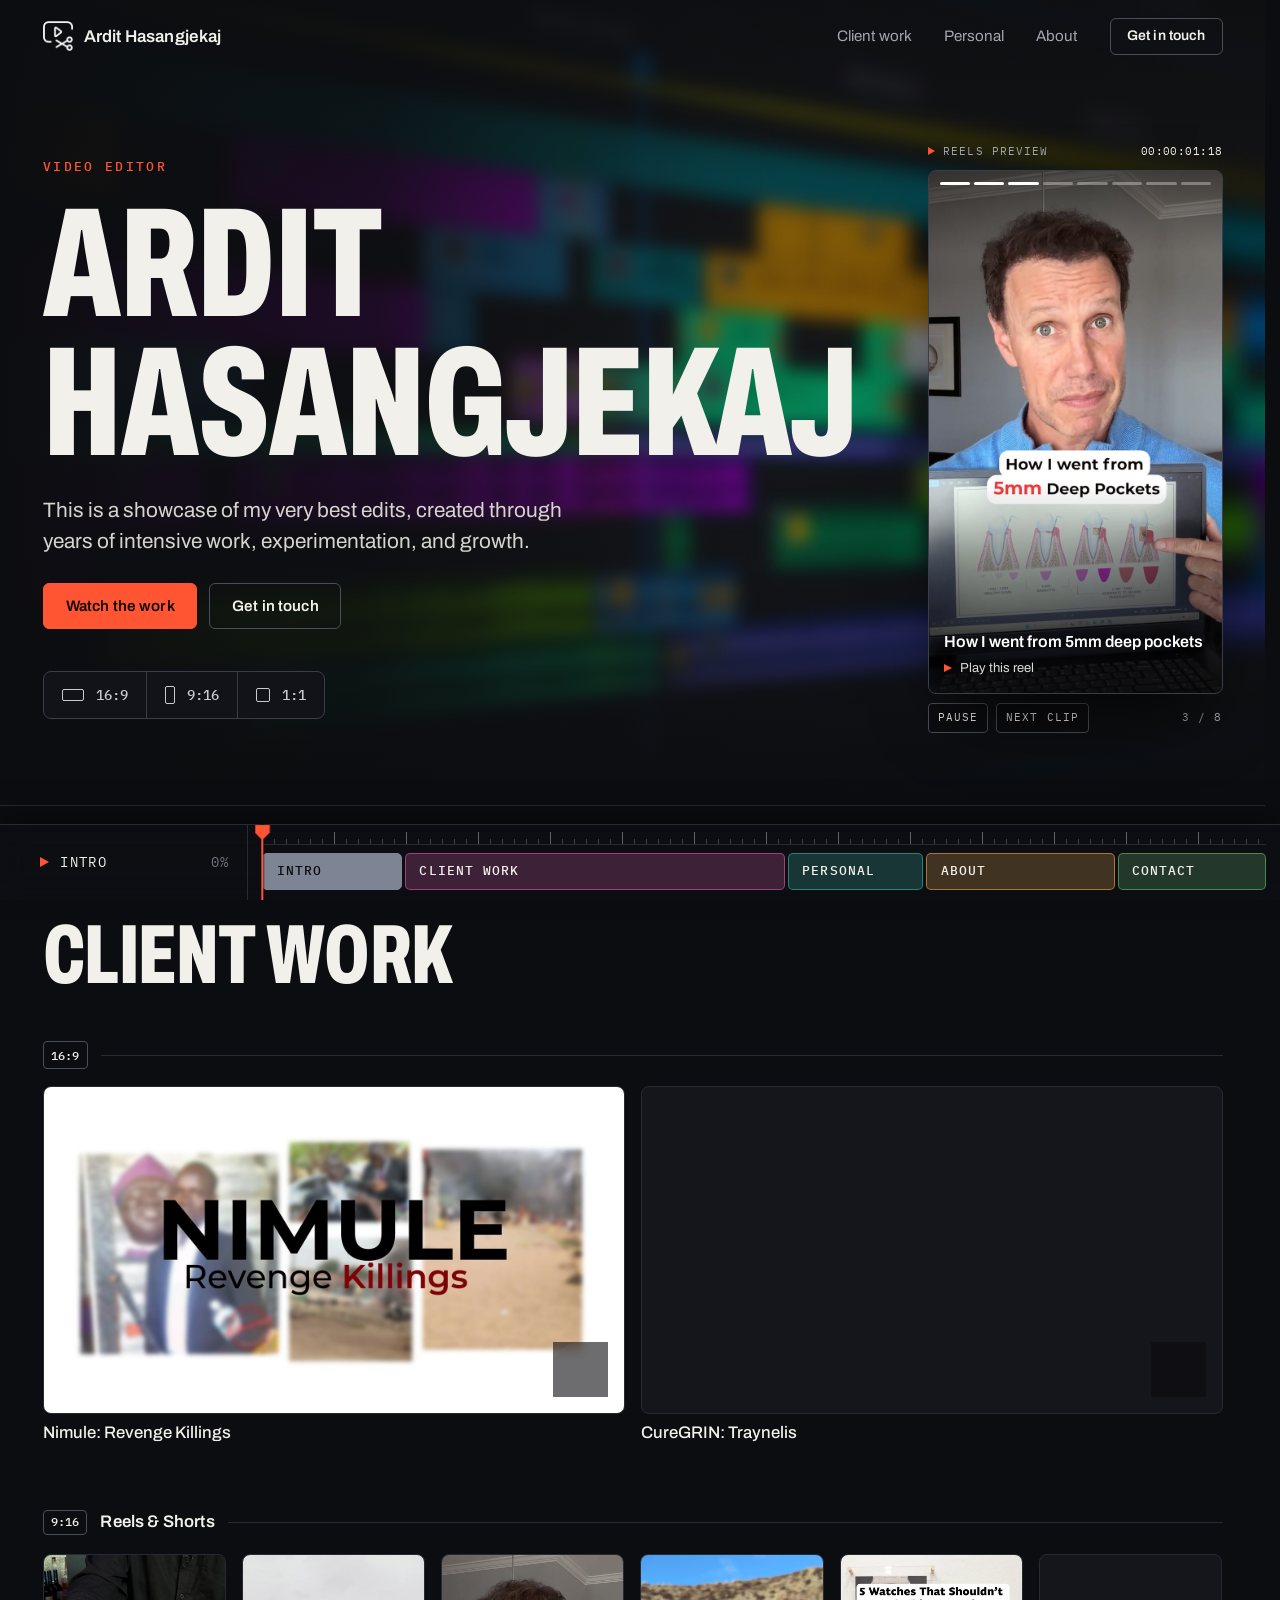
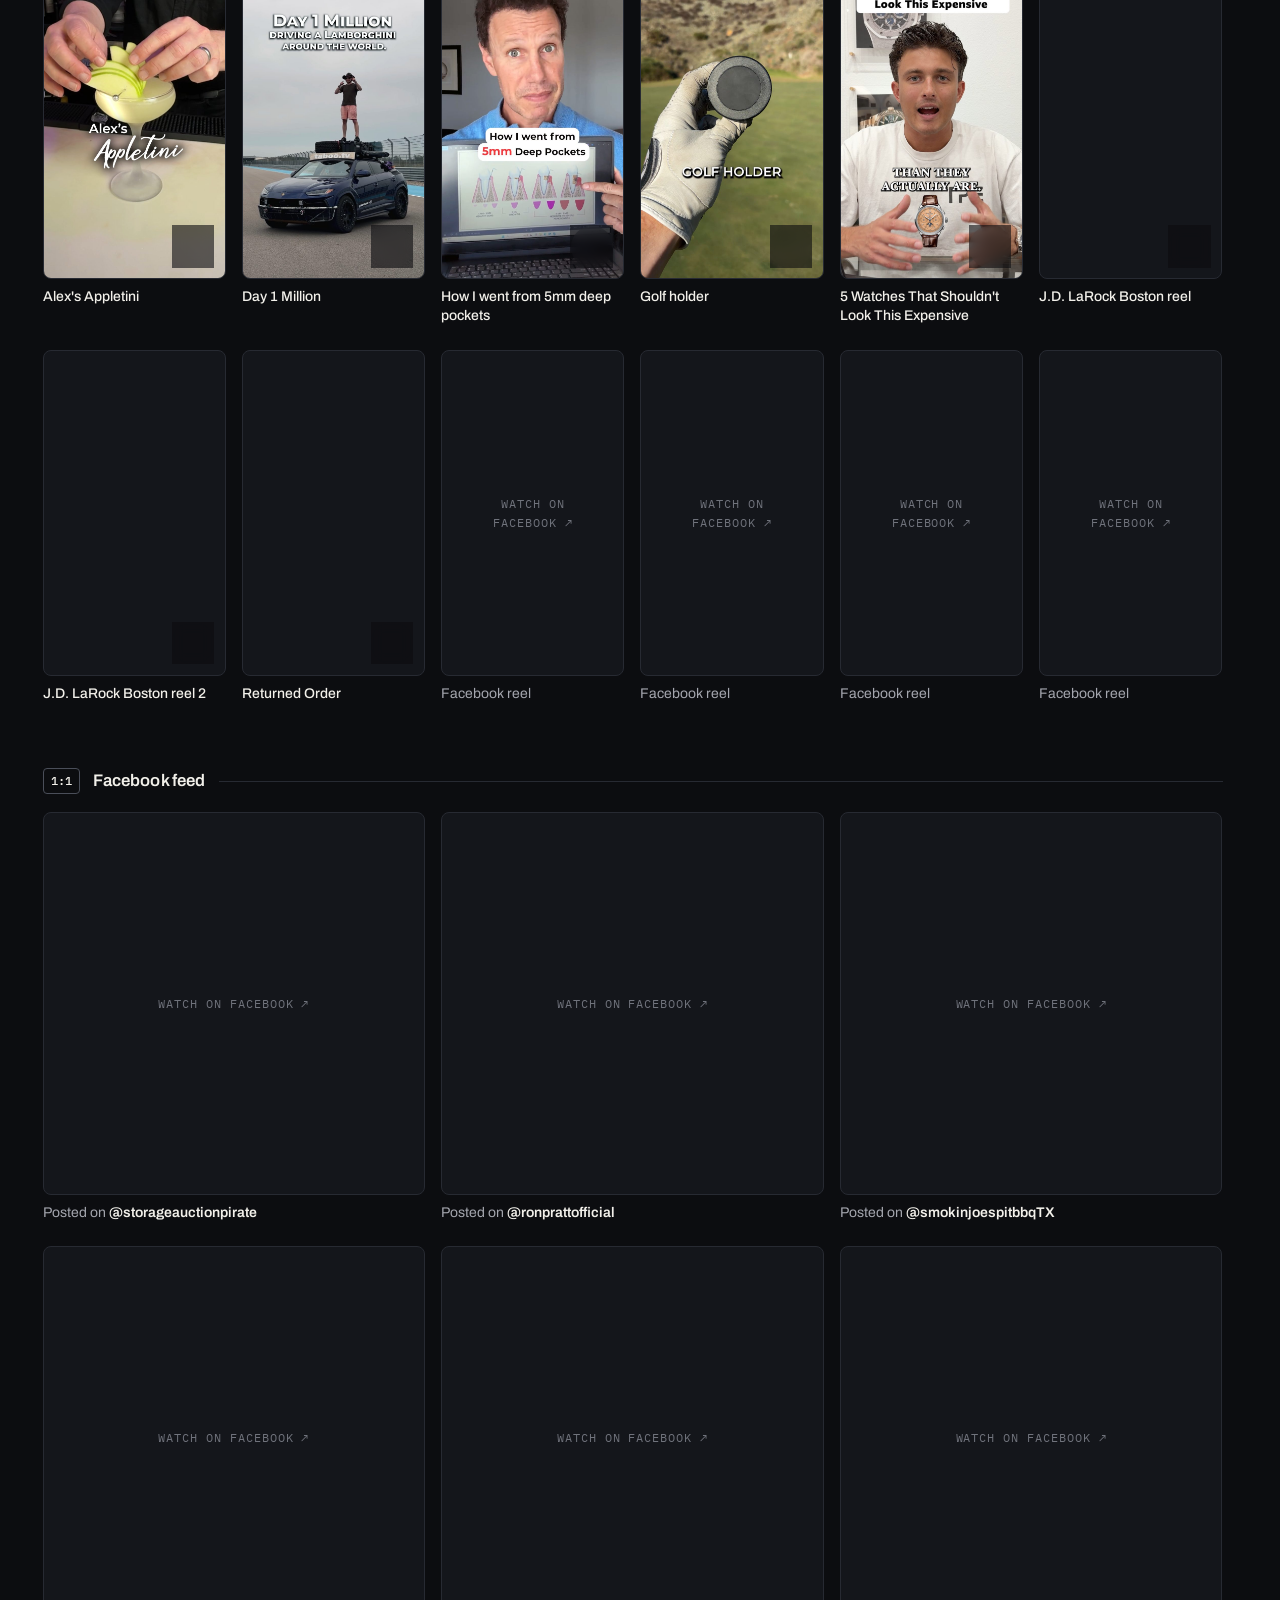
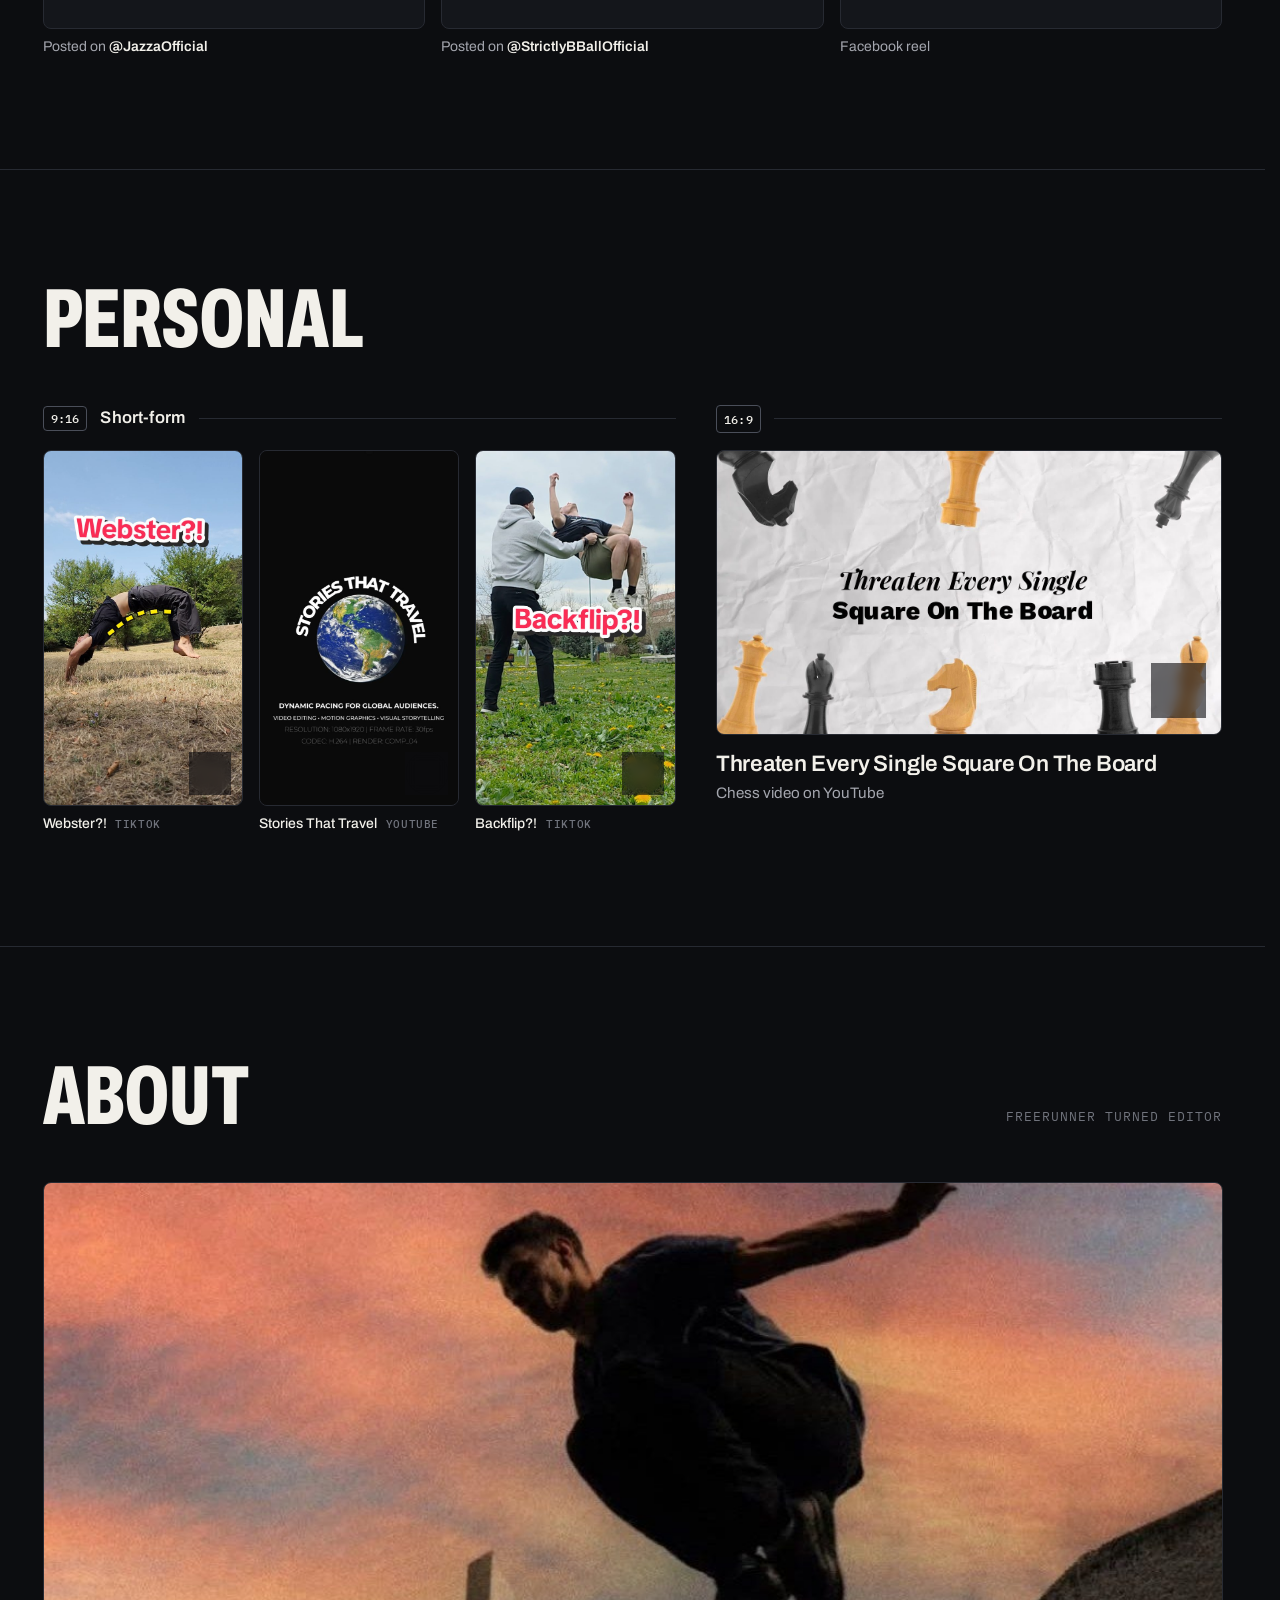
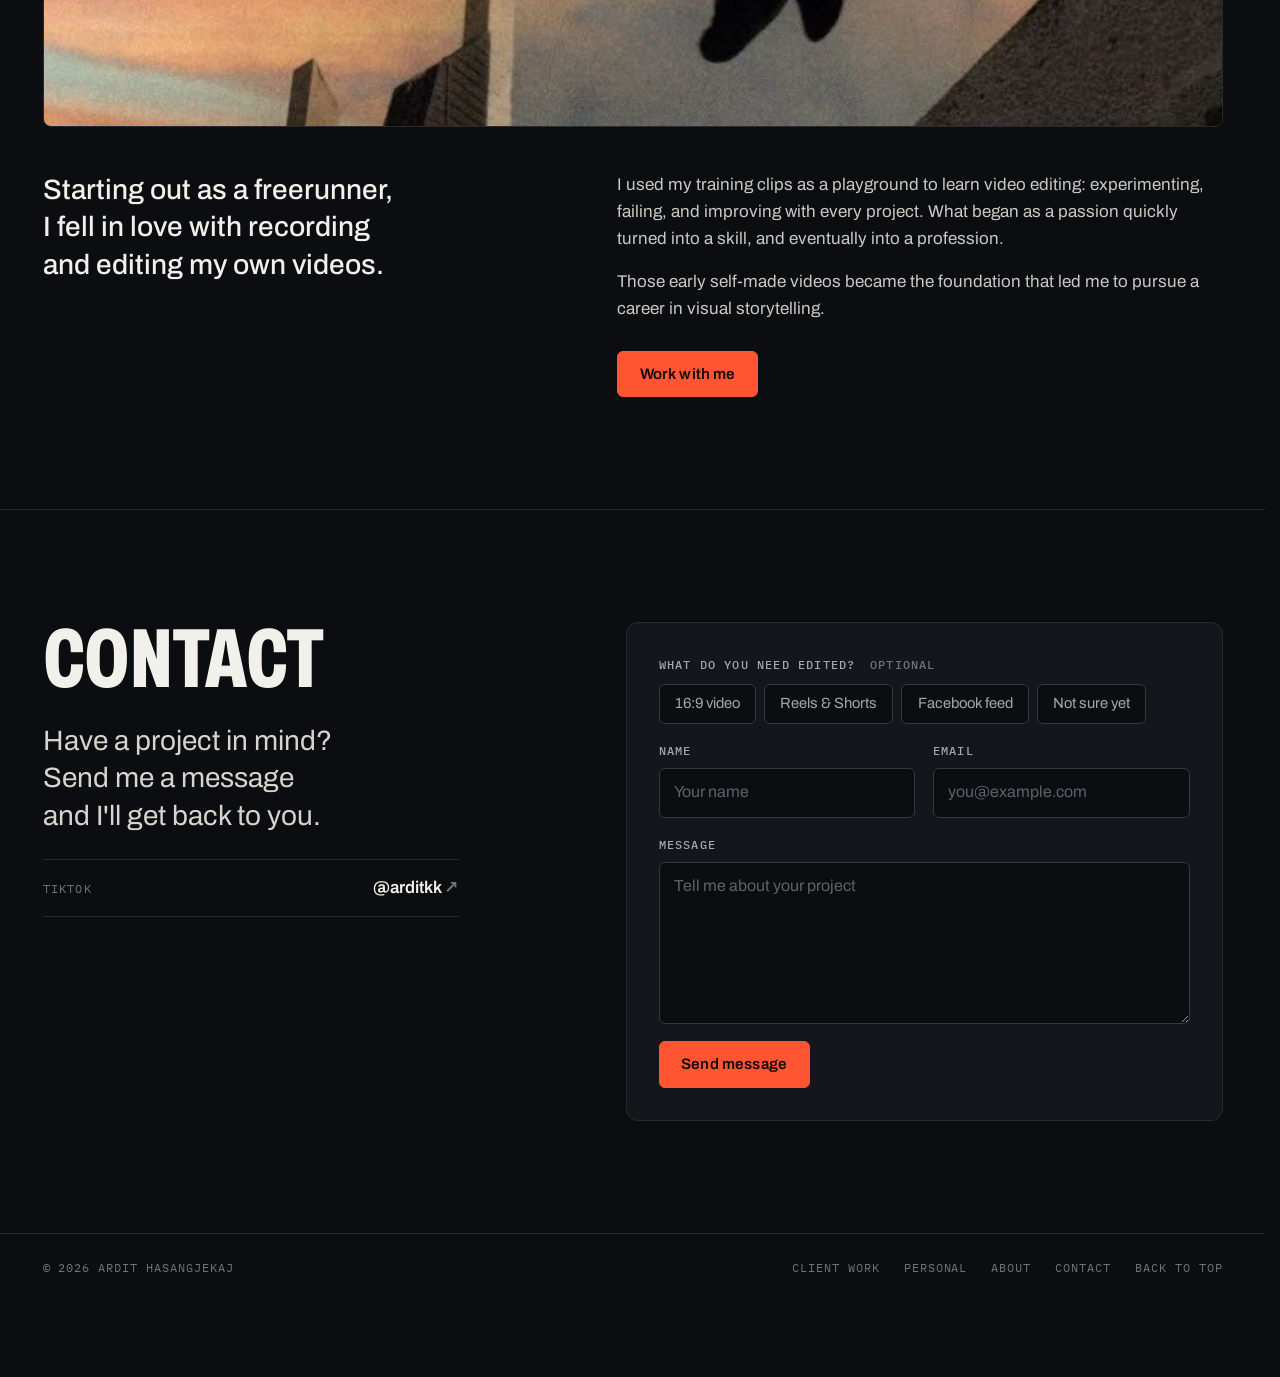
==== PORTFOLIO_V6/index.html @ 419f3c92 "Add files via upload" ====
﻿<!DOCTYPE html>
<html lang="en">
<head>
	<meta charset="utf-8" />
	<meta name="viewport" content="width=device-width, initial-scale=1, viewport-fit=cover" />
	<title>Ardit Hasangjekaj · Video Editor</title>
	<meta name="description" content="Video editing portfolio of Ardit Hasangjekaj: client work, reels, long-form and personal projects." />
	<meta name="theme-color" content="#0c0d10" />
	<meta property="og:type" content="website" />
	<meta property="og:title" content="Ardit Hasangjekaj · Video Editor" />
	<meta property="og:description" content="This is a showcase of my very best edits, created through years of intensive work, experimentation, and growth." />
	<meta name="twitter:card" content="summary" />
	<link rel="icon" type="image/png" href="images/web/favicon.png" />
	<link rel="apple-touch-icon" href="images/web/apple-touch-icon.png" />
	<link rel="preload" as="image" href="images/web/bg.jpg" />
	<link rel="preconnect" href="https://fonts.googleapis.com" />
	<link rel="preconnect" href="https://fonts.gstatic.com" crossorigin />
	<link rel="stylesheet" href="https://fonts.googleapis.com/css2?family=Archivo:wdth,wght@62..125,100..900&amp;family=IBM+Plex+Mono:wght@400;500&amp;display=swap" />
	<link rel="stylesheet" href="assets/css/site.css" />
	<script type="application/ld+json">
	{
		"@context": "https://schema.org",
		"@type": "Person",
		"name": "Ardit Hasangjekaj",
		"jobTitle": "Video Editor",
		"sameAs": ["https://www.tiktok.com/@arditkk"]
	}
	</script>
</head>
<body>

	<a class="skip-link" href="#client">Skip to the work</a>

	<!-- ============ Top bar ============ -->
	<header class="topbar">
		<a class="brand" href="#top" aria-label="Ardit Hasangjekaj, back to top">
			<img src="images/web/logo.png" width="30" height="30" alt="" />
			<span>Ardit Hasangjekaj</span>
		</a>
		<nav class="topnav" aria-label="Main">
			<a href="#client">Client work</a>
			<a href="#personal">Personal</a>
			<a href="#about">About</a>
			<a class="btn btn--small" href="#contact">Get in touch</a>
		</nav>
	</header>

	<main>

		<!-- ============ Intro ============ -->
		<section class="hero" id="top" data-section="Intro">
			<div class="hero__bg" aria-hidden="true"></div>
			<div class="wrap hero__inner">

				<div class="hero__text">
					<p class="eyebrow">Video editor</p>
					<h1><span class="line"><span>Ardit</span></span> <span class="line"><span>Hasangjekaj</span></span></h1>
					<p class="hero__lede">This is a showcase of my very best edits, created through years of intensive work, experimentation, and growth.</p>
					<div class="actions">
						<a class="btn btn--primary" href="#client">Watch the work</a>
						<a class="btn" href="#contact">Get in touch</a>
					</div>
					<nav class="formats" aria-label="Jump to a format">
						<a href="#long-form"><i class="frame frame--wide" aria-hidden="true"></i>16:9</a>
						<a href="#reels"><i class="frame frame--tall" aria-hidden="true"></i>9:16</a>
						<a href="#social"><i class="frame frame--square" aria-hidden="true"></i>1:1</a>
					</nav>
				</div>

				<!-- Preview monitor: cuts through the client reels. site.js fills in the other clips;
				     without JavaScript it stays on this first frame and still links to the video. -->
				<aside class="monitor" id="monitor" aria-label="Preview of client reels">
					<div class="monitor__head" aria-hidden="true">
						<span class="monitor__label">Reels preview</span>
						<span class="monitor__tc" id="monitor-tc">00:00:00:00</span>
					</div>
					<a class="monitor__screen js-play" id="monitor-screen" href="https://drive.google.com/file/d/1x9Q5G9gSnoyyxduUVMAOjAWtTFSPFJJO/view" target="_blank" rel="noopener noreferrer"
						data-embed="https://drive.google.com/file/d/1x9Q5G9gSnoyyxduUVMAOjAWtTFSPFJJO/preview" data-ratio="tall" data-title="Alex's Appletini" aria-label="Play Alex's Appletini">
						<img class="monitor__frame is-on" src="images/web/appletini.jpg" width="720" height="1280" alt="" fetchpriority="high" />
						<span class="monitor__segs" id="monitor-segs" aria-hidden="true"></span>
						<span class="monitor__caption" aria-hidden="true">
							<b data-monitor-title>Alex's Appletini</b>
							<span>Play this reel</span>
						</span>
					</a>
					<p class="monitor__side" aria-hidden="true">
						<b data-monitor-title>Alex's Appletini</b>
						<span>Tap the preview to play this reel</span>
					</p>
					<div class="monitor__foot" id="monitor-foot" hidden>
						<button class="monitor__btn" type="button" id="monitor-toggle" aria-pressed="false">Pause</button>
						<button class="monitor__btn" type="button" id="monitor-next">Next clip</button>
						<span class="monitor__count" id="monitor-count" aria-live="off">1 / 5</span>
					</div>
				</aside>

			</div>
		</section>

		<!-- ============ Client work ============ -->
		<section class="section" id="client" data-section="Client work">
			<div class="wrap">
				<header class="section__head">
					<h2>Client work</h2>
				</header>

				<!-- Long-form -->
				<div class="track" id="long-form">
					<header class="track__head">
						<h3><span class="ratio">16:9</span></h3>
					</header>
					<div class="grid grid--wide">

						<figure class="tile">
							<a class="card card--wide js-play" href="https://drive.google.com/file/d/1CZJG-kP3v1RgvTjN1I1bvB4_aN8dmLdP/view" target="_blank" rel="noopener noreferrer"
								data-embed="https://drive.google.com/file/d/1CZJG-kP3v1RgvTjN1I1bvB4_aN8dmLdP/preview" data-ratio="wide" data-title="Nimule: Revenge Killings" data-id="nimule">
								<img src="images/web/nimule.jpg" width="1600" height="810" alt="Nimule: Revenge Killings title card" />
								<span class="card__play" aria-hidden="true"></span>
							</a>
							<figcaption>Nimule: Revenge Killings</figcaption>
						</figure>

						<!-- Thumbnail comes straight from Google Drive for now. To use your own, save it in images/web and change src. -->
						<figure class="tile">
							<a class="card card--wide js-play" href="https://drive.google.com/file/d/1LwyQxgdL_pMOY1v7xq-ibpE8xUI9Blzc/view" target="_blank" rel="noopener noreferrer"
								data-embed="https://drive.google.com/file/d/1LwyQxgdL_pMOY1v7xq-ibpE8xUI9Blzc/preview" data-ratio="wide" data-title="CureGRIN: Traynelis" data-id="curegrin-traynelis">
								<img src="https://drive.google.com/thumbnail?id=1LwyQxgdL_pMOY1v7xq-ibpE8xUI9Blzc&amp;sz=w1280" width="1280" height="675" loading="lazy" decoding="async" referrerpolicy="no-referrer" onerror="this.style.display='none'" alt="CureGRIN: Traynelis" />
								<span class="card__play" aria-hidden="true"></span>
							</a>
							<figcaption>CureGRIN: Traynelis</figcaption>
						</figure>

					</div>
				</div>

				<!-- Reels & Shorts -->
				<div class="track" id="reels">
					<header class="track__head">
						<span class="ratio">9:16</span>
						<h3>Reels &amp; Shorts</h3>
					</header>
					<div class="grid grid--reels">

						<figure class="tile">
							<a class="card card--tall js-play" href="https://drive.google.com/file/d/1x9Q5G9gSnoyyxduUVMAOjAWtTFSPFJJO/view" target="_blank" rel="noopener noreferrer"
								data-embed="https://drive.google.com/file/d/1x9Q5G9gSnoyyxduUVMAOjAWtTFSPFJJO/preview" data-ratio="tall" data-title="Alex's Appletini" data-id="appletini">
								<img src="images/web/appletini.jpg" width="720" height="1280" loading="lazy" decoding="async" alt="Alex's Appletini cocktail reel" />
								<span class="card__play" aria-hidden="true"></span>
							</a>
							<figcaption>Alex's Appletini</figcaption>
						</figure>

						<figure class="tile">
							<a class="card card--tall js-play" href="https://drive.google.com/file/d/16-9Wy7DSBpqb_nfVD7QwGzq1wTVQD8W2/view" target="_blank" rel="noopener noreferrer"
								data-embed="https://drive.google.com/file/d/16-9Wy7DSBpqb_nfVD7QwGzq1wTVQD8W2/preview" data-ratio="tall" data-title="Day 1 Million" data-id="day-1-million">
								<img src="images/web/reel-2.jpg" width="720" height="1280" loading="lazy" decoding="async" alt="Day 1 Million: driving a Lamborghini around the world" />
								<span class="card__play" aria-hidden="true"></span>
							</a>
							<figcaption>Day 1 Million</figcaption>
						</figure>

						<figure class="tile">
							<a class="card card--tall js-play" href="https://drive.google.com/file/d/1DV_6esKFVrE6magXj5cNVEFl40nkwZ7V/view" target="_blank" rel="noopener noreferrer"
								data-embed="https://drive.google.com/file/d/1DV_6esKFVrE6magXj5cNVEFl40nkwZ7V/preview" data-ratio="tall" data-title="How I went from 5mm deep pockets" data-id="deep-pockets">
								<img src="images/web/reel-3.jpg" width="720" height="1280" loading="lazy" decoding="async" alt="How I went from 5mm deep pockets" />
								<span class="card__play" aria-hidden="true"></span>
							</a>
							<figcaption>How I went from 5mm deep pockets</figcaption>
						</figure>

						<figure class="tile">
							<a class="card card--tall js-play" href="https://drive.google.com/file/d/1Kw8-wOvN2A0C1ZCt5fcccwLIqBxswFpu/view" target="_blank" rel="noopener noreferrer"
								data-embed="https://drive.google.com/file/d/1Kw8-wOvN2A0C1ZCt5fcccwLIqBxswFpu/preview" data-ratio="tall" data-title="Golf holder" data-id="golf-holder">
								<img src="images/web/sc5.jpg" width="720" height="1280" loading="lazy" decoding="async" alt="Golf holder product video" />
								<span class="card__play" aria-hidden="true"></span>
							</a>
							<figcaption>Golf holder</figcaption>
						</figure>

						<figure class="tile">
							<a class="card card--tall js-play" href="https://drive.google.com/file/d/156qG8ShyfGnWsIjeEw74x_hPWU10osv6/view" target="_blank" rel="noopener noreferrer"
								data-embed="https://drive.google.com/file/d/156qG8ShyfGnWsIjeEw74x_hPWU10osv6/preview" data-ratio="tall" data-title="5 Watches That Shouldn't Look This Expensive" data-id="watches">
								<img src="images/web/reel-4.jpg" width="720" height="1280" loading="lazy" decoding="async" alt="5 Watches That Shouldn't Look This Expensive" />
								<span class="card__play" aria-hidden="true"></span>
							</a>
							<figcaption>5 Watches That Shouldn't Look This Expensive</figcaption>
						</figure>

						<!-- Added Nov 2026. Thumbnails come straight from Google Drive for now.
						     To use your own, save a 720x1280 image in images/web and change src. -->
						<figure class="tile">
							<a class="card card--tall js-play" href="https://drive.google.com/file/d/1LeEmHd55GaIC--lI8bRwJiO-gkJj-DF2/view" target="_blank" rel="noopener noreferrer"
								data-embed="https://drive.google.com/file/d/1LeEmHd55GaIC--lI8bRwJiO-gkJj-DF2/preview" data-ratio="tall" data-title="J.D. LaRock Boston reel" data-id="jd-larock-boston">
								<img src="https://drive.google.com/thumbnail?id=1LeEmHd55GaIC--lI8bRwJiO-gkJj-DF2&amp;sz=w720" width="720" height="1280" loading="lazy" decoding="async" referrerpolicy="no-referrer" onerror="this.style.display='none'" alt="J.D. LaRock Boston reel" />
								<span class="card__play" aria-hidden="true"></span>
							</a>
							<figcaption>J.D. LaRock Boston reel</figcaption>
						</figure>

						<figure class="tile">
							<a class="card card--tall js-play" href="https://drive.google.com/file/d/1nDuG6ZNnIbx_w23V8HeuFFZDqf4GvHrK/view" target="_blank" rel="noopener noreferrer"
								data-embed="https://drive.google.com/file/d/1nDuG6ZNnIbx_w23V8HeuFFZDqf4GvHrK/preview" data-ratio="tall" data-title="J.D. LaRock Boston reel 2" data-id="jd-larock-boston-2">
								<img src="https://drive.google.com/thumbnail?id=1nDuG6ZNnIbx_w23V8HeuFFZDqf4GvHrK&amp;sz=w720" width="720" height="1280" loading="lazy" decoding="async" referrerpolicy="no-referrer" onerror="this.style.display='none'" alt="J.D. LaRock Boston reel 2" />
								<span class="card__play" aria-hidden="true"></span>
							</a>
							<figcaption>J.D. LaRock Boston reel 2</figcaption>
						</figure>

						<figure class="tile">
							<a class="card card--tall js-play" href="https://drive.google.com/file/d/19BJ02ZNVZ-2M23Ay1hxl3pmbsZk8d90y/view" target="_blank" rel="noopener noreferrer"
								data-embed="https://drive.google.com/file/d/19BJ02ZNVZ-2M23Ay1hxl3pmbsZk8d90y/preview" data-ratio="tall" data-title="Returned Order" data-id="returned-order">
								<img src="https://drive.google.com/thumbnail?id=19BJ02ZNVZ-2M23Ay1hxl3pmbsZk8d90y&amp;sz=w720" width="720" height="1280" loading="lazy" decoding="async" referrerpolicy="no-referrer" onerror="this.style.display='none'" alt="Returned Order" />
								<span class="card__play" aria-hidden="true"></span>
							</a>
							<figcaption>Returned Order</figcaption>
						</figure>

						<!-- Facebook players: site.js loads each one as it scrolls into view.
						     To add another, copy a block and change the two reel links. -->
						<figure class="tile">
							<div class="embed embed--tall" data-title="Client reel on Facebook (1 of 4)"
								data-src="https://www.facebook.com/plugins/video.php?height=476&amp;href=https%3A%2F%2Fwww.facebook.com%2Freel%2F1546274909728498%2F&amp;show_text=false&amp;width=267&amp;t=0">
								<a class="embed__fallback" href="https://www.facebook.com/reel/1546274909728498/" target="_blank" rel="noopener noreferrer"><span>Watch on Facebook</span></a>
							</div>
							<figcaption>Facebook reel</figcaption>
						</figure>

						<figure class="tile">
							<div class="embed embed--tall" data-title="Client reel on Facebook (2 of 4)"
								data-src="https://www.facebook.com/plugins/video.php?height=476&amp;href=https%3A%2F%2Fwww.facebook.com%2Freel%2F820032090764255%2F&amp;show_text=false&amp;width=267&amp;t=0">
								<a class="embed__fallback" href="https://www.facebook.com/reel/820032090764255/" target="_blank" rel="noopener noreferrer"><span>Watch on Facebook</span></a>
							</div>
							<figcaption>Facebook reel</figcaption>
						</figure>

						<figure class="tile">
							<div class="embed embed--tall" data-title="Client reel on Facebook (3 of 4)"
								data-src="https://www.facebook.com/plugins/video.php?height=476&amp;href=https%3A%2F%2Fwww.facebook.com%2Freel%2F1235211921999911%2F&amp;show_text=false&amp;width=267&amp;t=0">
								<a class="embed__fallback" href="https://www.facebook.com/reel/1235211921999911/" target="_blank" rel="noopener noreferrer"><span>Watch on Facebook</span></a>
							</div>
							<figcaption>Facebook reel</figcaption>
						</figure>

						<figure class="tile">
							<div class="embed embed--tall" data-title="Client reel on Facebook (4 of 4)"
								data-src="https://www.facebook.com/plugins/video.php?height=476&amp;href=https%3A%2F%2Fwww.facebook.com%2Freel%2F4271575979729235%2F&amp;show_text=false&amp;width=267&amp;t=0">
								<a class="embed__fallback" href="https://www.facebook.com/reel/4271575979729235/" target="_blank" rel="noopener noreferrer"><span>Watch on Facebook</span></a>
							</div>
							<figcaption>Facebook reel</figcaption>
						</figure>

						<div class="tile tile--cta">
							<a class="cta-tile" href="#contact">
								<span class="cta-tile__kicker">Your reel here</span>
								<span class="cta-tile__title">Got footage that needs cutting?</span>
								<span class="cta-tile__link">Get in touch</span>
							</a>
						</div>

					</div>
				</div>

				<!-- Facebook feed -->
				<div class="track" id="social">
					<header class="track__head">
						<span class="ratio">1:1</span>
						<h3>Facebook feed</h3>
					</header>
					<div class="grid grid--social">

						<figure class="tile">
							<div class="embed embed--square" data-title="Client video on Facebook (1 of 6)"
								data-src="https://www.facebook.com/plugins/video.php?height=476&amp;href=https%3A%2F%2Fwww.facebook.com%2Fstorageauctionpirate%2Fvideos%2F1735136896963158%2F&amp;show_text=false&amp;width=476&amp;t=0">
								<a class="embed__fallback" href="https://www.facebook.com/storageauctionpirate/videos/1735136896963158/" target="_blank" rel="noopener noreferrer"><span>Watch on Facebook</span></a>
							</div>
							<figcaption>Posted on <b>@storageauctionpirate</b></figcaption>
						</figure>

						<figure class="tile">
							<div class="embed embed--square" data-title="Client video on Facebook (2 of 6)"
								data-src="https://www.facebook.com/plugins/video.php?height=476&amp;href=https%3A%2F%2Fwww.facebook.com%2Fronprattofficial%2Fvideos%2F871254591212474%2F&amp;show_text=false&amp;width=476&amp;t=0">
								<a class="embed__fallback" href="https://www.facebook.com/ronprattofficial/videos/871254591212474/" target="_blank" rel="noopener noreferrer"><span>Watch on Facebook</span></a>
							</div>
							<figcaption>Posted on <b>@ronprattofficial</b></figcaption>
						</figure>

						<figure class="tile">
							<div class="embed embed--square" data-title="Client video on Facebook (3 of 6)"
								data-src="https://www.facebook.com/plugins/video.php?height=476&amp;href=https%3A%2F%2Fwww.facebook.com%2FsmokinjoespitbbqTX%2Fvideos%2F2432563576897573%2F&amp;show_text=false&amp;width=476&amp;t=0">
								<a class="embed__fallback" href="https://www.facebook.com/smokinjoespitbbqTX/videos/2432563576897573/" target="_blank" rel="noopener noreferrer"><span>Watch on Facebook</span></a>
							</div>
							<figcaption>Posted on <b>@smokinjoespitbbqTX</b></figcaption>
						</figure>

						<figure class="tile">
							<div class="embed embed--square" data-title="Client video on Facebook (4 of 6)"
								data-src="https://www.facebook.com/plugins/video.php?height=476&amp;href=https%3A%2F%2Fwww.facebook.com%2FJazzaOfficial%2Fvideos%2F1198679954062677%2F&amp;show_text=false&amp;width=476&amp;t=0">
								<a class="embed__fallback" href="https://www.facebook.com/JazzaOfficial/videos/1198679954062677/" target="_blank" rel="noopener noreferrer"><span>Watch on Facebook</span></a>
							</div>
							<figcaption>Posted on <b>@JazzaOfficial</b></figcaption>
						</figure>

						<figure class="tile">
							<div class="embed embed--square" data-title="Client video on Facebook (5 of 6)"
								data-src="https://www.facebook.com/plugins/video.php?height=476&amp;href=https%3A%2F%2Fwww.facebook.com%2FStrictlyBBallOfficial%2Fvideos%2F999544895250712%2F&amp;show_text=false&amp;width=476&amp;t=0">
								<a class="embed__fallback" href="https://www.facebook.com/StrictlyBBallOfficial/videos/999544895250712/" target="_blank" rel="noopener noreferrer"><span>Watch on Facebook</span></a>
							</div>
							<figcaption>Posted on <b>@StrictlyBBallOfficial</b></figcaption>
						</figure>

						<figure class="tile">
							<div class="embed embed--square" data-title="Client video on Facebook (6 of 6)"
								data-src="https://www.facebook.com/plugins/video.php?height=476&amp;href=https%3A%2F%2Fwww.facebook.com%2Freel%2F1146067713808527%2F&amp;show_text=false&amp;width=476&amp;t=0">
								<a class="embed__fallback" href="https://www.facebook.com/reel/1146067713808527/" target="_blank" rel="noopener noreferrer"><span>Watch on Facebook</span></a>
							</div>
							<figcaption>Facebook reel</figcaption>
						</figure>

					</div>
				</div>
			</div>
		</section>

		<!-- ============ Personal ============ -->
		<section class="section" id="personal" data-section="Personal">
			<div class="wrap">
				<header class="section__head">
					<h2>Personal</h2>
				</header>

				<div class="split">
					<div class="track">
						<header class="track__head">
							<span class="ratio">9:16</span>
							<h3>Short-form</h3>
						</header>
						<div class="grid grid--three">

							<figure class="tile">
								<a class="card card--tall js-play" href="https://www.tiktok.com/@arditkk/video/7577095804955954488" target="_blank" rel="noopener noreferrer"
									data-embed="https://www.tiktok.com/player/v1/7577095804955954488?autoplay=1&amp;rel=0" data-ratio="tall" data-title="Webster?!" data-source="TikTok" data-id="webster">
									<img src="images/web/webster.jpg" width="800" height="1067" loading="lazy" decoding="async" alt="Webster?! freerunning short" />
									<span class="card__play" aria-hidden="true"></span>
								</a>
								<figcaption>Webster?! <span>TikTok</span></figcaption>
							</figure>

							<figure class="tile">
								<a class="card card--tall card--top js-play" href="https://www.youtube.com/watch?v=BcwX2U4nm-U" target="_blank" rel="noopener noreferrer"
									data-embed="https://www.youtube-nocookie.com/embed/BcwX2U4nm-U?autoplay=1&amp;rel=0&amp;playsinline=1" data-ratio="tall" data-title="Stories That Travel" data-source="YouTube" data-id="stories-that-travel">
									<img src="images/web/world.jpg" width="700" height="1173" loading="lazy" decoding="async" alt="Stories That Travel short" />
									<span class="card__play" aria-hidden="true"></span>
								</a>
								<figcaption>Stories That Travel <span>YouTube</span></figcaption>
							</figure>

							<figure class="tile">
								<a class="card card--tall js-play" href="https://www.tiktok.com/@arditkk/video/7628618335168695573" target="_blank" rel="noopener noreferrer"
									data-embed="https://www.tiktok.com/player/v1/7628618335168695573?autoplay=1&amp;rel=0" data-ratio="tall" data-title="Backflip?!" data-source="TikTok" data-id="backflip">
									<img src="images/web/backflip.jpg" width="800" height="1067" loading="lazy" decoding="async" alt="Backflip?! freerunning short" />
									<span class="card__play" aria-hidden="true"></span>
								</a>
								<figcaption>Backflip?! <span>TikTok</span></figcaption>
							</figure>

						</div>
					</div>

					<div class="track">
						<header class="track__head">
							<h3><span class="ratio">16:9</span></h3>
						</header>
						<a class="card card--wide js-play" href="https://www.youtube.com/watch?v=i-TpsbHTDTY" target="_blank" rel="noopener noreferrer"
							data-embed="https://www.youtube-nocookie.com/embed/i-TpsbHTDTY?autoplay=1&amp;rel=0&amp;playsinline=1" data-ratio="wide" data-title="Threaten Every Single Square On The Board" data-source="YouTube" data-id="chess">
							<img src="images/web/chess.jpg" width="1280" height="720" loading="lazy" decoding="async" alt="Threaten Every Single Square On The Board: chess video" />
							<span class="card__play" aria-hidden="true"></span>
						</a>
						<div class="caption">
							<h4>Threaten Every Single Square On The Board</h4>
							<p>Chess video on YouTube</p>
						</div>
					</div>
				</div>
			</div>
		</section>

		<!-- ============ About ============ -->
		<section class="section" id="about" data-section="About">
			<div class="wrap">
				<header class="section__head">
					<h2>About</h2>
					<p class="section__meta">Freerunner turned editor</p>
				</header>

				<figure class="about__photo">
					<img src="images/web/about.jpg" width="1080" height="497" loading="lazy" decoding="async" alt="Ardit mid-jump while freerunning, silhouetted against a sunset sky" />
				</figure>

				<div class="about__text">
					<div class="about__lead">
						<p class="lead">Starting out as a freerunner, I fell in love with recording and editing my own videos.</p>
					</div>
					<div class="prose">
						<p>I used my training clips as a playground to learn video editing: experimenting, failing, and improving with every project. What began as a passion quickly turned into a skill, and eventually into a profession.</p>
						<p>Those early self-made videos became the foundation that led me to pursue a career in visual storytelling.</p>
						<a class="btn btn--primary" href="#contact">Work with me</a>
					</div>
				</div>
			</div>
		</section>

		<!-- ============ Contact ============ -->
		<section class="section section--contact" id="contact" data-section="Contact">
			<div class="wrap contact">
				<div class="contact__intro">
					<h2>Contact</h2>
					<p class="lead">Have a project in mind? Send me a message and I'll get back to you.</p>

					<ul class="links">
						<li><a href="https://www.tiktok.com/@arditkk" target="_blank" rel="noopener noreferrer"><span>TikTok</span><b>@arditkk</b></a></li>
						<!-- <li><a href="https://www.instagram.com/ardit_hasangjekaj/" target="_blank" rel="noopener noreferrer"><span>Instagram</span><b>@ardit_hasangjekaj</b></a></li> -->
					</ul>
				</div>

				<div class="form-shell">
					<form class="form" id="contact-form" method="post" action="https://formspree.io/f/mpqbeebk" novalidate>
						<fieldset class="choice">
							<legend>What do you need edited? <span>Optional</span></legend>
							<div class="choice__options">
								<label><input type="radio" name="project" value="16:9 video" /><span>16:9 video</span></label>
								<label><input type="radio" name="project" value="Reels and Shorts (9:16)" /><span>Reels &amp; Shorts</span></label>
								<label><input type="radio" name="project" value="Facebook feed (1:1)" /><span>Facebook feed</span></label>
								<label><input type="radio" name="project" value="Not sure yet" /><span>Not sure yet</span></label>
							</div>
						</fieldset>
						<div class="form__row">
							<div class="field">
								<label for="name">Name</label>
								<input type="text" name="name" id="name" autocomplete="name" placeholder="Your name" required aria-describedby="name-error" />
								<p class="field__error" id="name-error" hidden></p>
							</div>
							<div class="field">
								<label for="email">Email</label>
								<input type="email" name="email" id="email" autocomplete="email" placeholder="you@example.com" required aria-describedby="email-error" />
								<p class="field__error" id="email-error" hidden></p>
							</div>
						</div>
						<div class="field">
							<label for="message">Message</label>
							<textarea name="message" id="message" rows="6" placeholder="Tell me about your project" required aria-describedby="message-error"></textarea>
							<p class="field__error" id="message-error" hidden></p>
						</div>
						<!-- Spam trap: real visitors never see or fill this -->
						<input class="form__trap" type="text" name="_gotcha" id="gotcha" tabindex="-1" autocomplete="off" aria-hidden="true" />
						<div class="form__foot">
							<button class="btn btn--primary" type="submit">Send message</button>
							<p class="form__status" id="form-status" role="status" aria-live="polite"></p>
						</div>
					</form>

					<!-- Shown in place of the form once a message has been sent -->
					<div class="sent" id="form-sent" hidden tabindex="-1">
						<span class="sent__mark" aria-hidden="true"></span>
						<h3>Message sent</h3>
						<p>Thanks for reaching out. I'll reply to the email address you gave.</p>
						<button class="btn" type="button" id="form-again">Send another message</button>
					</div>
				</div>
			</div>
		</section>

	</main>

	<footer class="footer">
		<div class="wrap footer__inner">
			<p>&copy; <span id="year">2026</span> Ardit Hasangjekaj</p>
			<nav class="footer__nav" aria-label="Footer">
				<a href="#client">Client work</a>
				<a href="#personal">Personal</a>
				<a href="#about">About</a>
				<a href="#contact">Contact</a>
				<a href="#top">Back to top</a>
			</nav>
		</div>
	</footer>

	<!-- ============ Page timeline (section nav + scroll position) ============ -->
	<nav class="timeline" aria-label="Page timeline">
		<div class="timeline__readout" aria-hidden="true">
			<span class="timeline__label" id="tl-label">Intro</span>
			<span class="timeline__pct" id="tl-pct">0%</span>
		</div>
		<div class="timeline__track" id="tl-track">
			<div class="timeline__ruler" id="tl-ruler" aria-hidden="true"></div>
			<div class="timeline__clips">
				<a class="clip clip--intro" href="#top" data-target="top">Intro</a>
				<a class="clip clip--client" href="#client" data-target="client"><span>Client<span class="clip__more"> work</span></span></a>
				<a class="clip clip--personal" href="#personal" data-target="personal">Personal</a>
				<a class="clip clip--about" href="#about" data-target="about">About</a>
				<a class="clip clip--contact" href="#contact" data-target="contact">Contact</a>
			</div>
			<span class="playhead" id="tl-playhead" aria-hidden="true"></span>
		</div>
	</nav>

	<!-- ============ Video player ============ -->
	<dialog class="player" id="player" aria-labelledby="player-title">
		<div class="player__bar">
			<p class="player__title" id="player-title"></p>
			<a class="player__ext" id="player-ext" href="#" target="_blank" rel="noopener noreferrer">Open<span class="player__ext-more"> on <span id="player-source">Google Drive</span></span></a>
			<button class="player__copy" type="button" id="player-copy" hidden>Copy link</button>
			<button class="player__close" type="button" id="player-close">Close</button>
		</div>
		<div class="player__frame" id="player-frame"></div>
		<div class="player__nav">
			<button class="player__step" type="button" id="player-prev">Previous</button>
			<span class="player__count"><span id="player-count" aria-live="polite"></span><span class="player__keys" aria-hidden="true">use the arrow keys</span></span>
			<button class="player__step player__step--next" type="button" id="player-next">Next</button>
		</div>
	</dialog>

	<script src="assets/js/site.js" defer></script>
</body>
</html>
---- PORTFOLIO_V6/assets/css/site.css ----
/* ==========================================================
   Ardit Hasangjekaj · portfolio
   One scrolling page. The bar pinned to the bottom is a
   timeline of the page: each clip is a section, the playhead
   is where you are.

   To retheme, edit the tokens in :root.
   ========================================================== */

:root {
	color-scheme: dark;

	/* Surfaces */
	--bg: #0c0d10;
	--panel: #14161b;
	--panel-2: #1b1e25;
	--line: #272a32;

	/* Text */
	--text: #f2f0ea;
	--muted: #a4a6ae;
	--dim: #70737c;

	/* Playhead red: buttons, focus, the one hot colour */
	--accent: #ff5533;
	--accent-ink: #160905;

	/* Clip label colours, one per section on the timeline */
	--clip-intro: #7d8494;
	--clip-client: #e254a6;
	--clip-personal: #27b8a4;
	--clip-about: #f0a63a;
	--clip-contact: #5ec26a;

	/* Type */
	--font-display: "Archivo", "Bahnschrift", "Roboto Condensed", "Arial Narrow", system-ui, sans-serif;
	--font-body: "Archivo", system-ui, -apple-system, "Segoe UI", Roboto, "Helvetica Neue", Arial, sans-serif;
	--font-mono: "IBM Plex Mono", ui-monospace, "Cascadia Mono", "SF Mono", Menlo, Consolas, monospace;

	/* Layout */
	--wrap: 1180px;
	--gutter: clamp(1.25rem, 4vw, 2.5rem);
	--radius: 8px;
	--timeline-h: 76px;
	--ease: cubic-bezier(.2, .8, .2, 1);
}

/* ---------- Reset ---------- */

*, *::before, *::after { box-sizing: border-box; }

html {
	-webkit-text-size-adjust: 100%;
	text-size-adjust: 100%;
	scroll-behavior: smooth;
	scrollbar-color: #3a3e48 var(--bg);
	scrollbar-gutter: stable;
}

html.is-locked { overflow: hidden; }      /* while the video player is open */

[hidden] { display: none !important; }

body {
	margin: 0;
	padding-bottom: calc(var(--timeline-h) + env(safe-area-inset-bottom, 0px));
	background: var(--bg);
	color: var(--text);
	font-family: var(--font-body);
	font-size: 1.0625rem;
	line-height: 1.6;
	-webkit-font-smoothing: antialiased;
	overflow-x: hidden;
}

h1, h2, h3, h4, p, ul, ol, dl, dd, figure { margin: 0; }
ul, ol { padding: 0; list-style: none; }
fieldset { margin: 0; padding: 0; border: 0; min-width: 0; }
legend { padding: 0; }
img { display: block; max-width: 100%; height: auto; }
a { color: inherit; }
button, input, textarea { font: inherit; color: inherit; }
section[id] { scroll-margin-top: 0.5rem; }

::selection { background: var(--accent); color: var(--accent-ink); }

:focus-visible {
	outline: 2px solid var(--accent);
	outline-offset: 3px;
	border-radius: 2px;
}

.wrap {
	width: 100%;
	max-width: calc(var(--wrap) + var(--gutter) * 2);
	margin-inline: auto;
	padding-inline: var(--gutter);
}

.skip-link {
	position: absolute;
	left: var(--gutter);
	top: -4rem;
	z-index: 100;
	padding: 0.6rem 1rem;
	background: var(--accent);
	color: var(--accent-ink);
	font-weight: 600;
	border-radius: 6px;
	text-decoration: none;
}
.skip-link:focus { top: 0.75rem; }

/* ---------- Shared type ---------- */

h1, h2 {
	font-family: var(--font-display);
	font-stretch: 62%;
	font-weight: 800;
	text-transform: uppercase;
	line-height: 0.9;
	letter-spacing: -0.005em;
	text-wrap: balance;
}

.eyebrow {
	font-family: var(--font-mono);
	font-size: 0.8125rem;
	font-weight: 500;
	letter-spacing: 0.18em;
	text-transform: uppercase;
	color: var(--accent);
}
.eyebrow--quiet { color: var(--dim); }

.lead {
	font-size: clamp(1.3rem, 2.4vw, 1.75rem);
	line-height: 1.35;
	font-weight: 500;
	text-wrap: balance;
}

/* ---------- Buttons ---------- */

.btn {
	display: inline-flex;
	align-items: center;
	justify-content: center;
	gap: 0.5rem;
	min-height: 2.9rem;
	padding: 0 1.35rem;
	border: 1px solid #4a4e59;
	border-radius: 6px;
	background: transparent;
	color: var(--text);
	font-weight: 600;
	font-size: 0.95rem;
	letter-spacing: 0.01em;
	text-decoration: none;
	white-space: nowrap;
	cursor: pointer;
	transition: background-color 0.2s ease, border-color 0.2s ease, color 0.2s ease, transform 0.2s var(--ease);
}
.btn:hover { border-color: var(--text); background: rgba(255, 255, 255, 0.06); }
.btn:active { transform: translateY(1px); }

.btn--primary {
	background: var(--accent);
	border-color: var(--accent);
	color: var(--accent-ink);
}
.btn--primary:hover { background: #ff7152; border-color: #ff7152; }
.btn--primary:disabled { opacity: 0.55; cursor: wait; }

.btn--small { min-height: 2.35rem; padding: 0 1rem; font-size: 0.875rem; }

.actions { display: flex; flex-wrap: wrap; gap: 0.75rem; }

/* ---------- Top bar ---------- */

.topbar {
	position: relative;
	z-index: 5;
	display: flex;
	align-items: center;
	justify-content: space-between;
	gap: 1rem;
	max-width: calc(var(--wrap) + var(--gutter) * 2);
	margin-inline: auto;
	padding: 1.1rem var(--gutter);
}

.brand {
	display: inline-flex;
	align-items: center;
	gap: 0.7rem;
	font-weight: 600;
	letter-spacing: 0.01em;
	text-decoration: none;
}
.brand img { width: 30px; height: 30px; }

.topnav { display: flex; align-items: center; gap: clamp(1rem, 2.5vw, 2rem); }

.topnav a:not(.btn) {
	font-size: 0.95rem;
	color: var(--muted);
	text-decoration: none;
	transition: color 0.2s ease;
}
.topnav a:not(.btn):hover,
.topnav a[aria-current="true"] { color: var(--text); }

/* ---------- Intro ---------- */

.hero {
	position: relative;
	margin-top: -4.6rem;           /* slide under the top bar */
	padding: clamp(6.5rem, min(13vw, 16vh), 10.5rem) 0 clamp(3rem, 6vw, 4.5rem);
	border-bottom: 1px solid var(--line);
	overflow: hidden;
	isolation: isolate;
}

/* Blurred edit timeline, fading out toward the text */
.hero__bg {
	position: absolute;
	inset: 0;
	z-index: -1;
	background:
		linear-gradient(90deg, var(--bg) 0%, rgba(12, 13, 16, 0.9) 30%, rgba(12, 13, 16, 0.42) 62%, rgba(12, 13, 16, 0.22) 100%),
		linear-gradient(180deg, rgba(12, 13, 16, 0.7) 0%, rgba(12, 13, 16, 0) 28%, rgba(12, 13, 16, 0) 68%, var(--bg) 100%),
		url("../../images/web/bg.jpg") right center / cover no-repeat;
}

.hero__inner { display: grid; gap: 2.5rem; align-items: center; }

.hero__text {
	display: grid;
	gap: 1.6rem;
	justify-items: start;
	min-width: 0;
	container-type: inline-size;       /* the name sizes itself to this column */
}

.hero h1 {
	font-size: clamp(3.1rem, 13.5vw, 9.75rem);
	font-size: clamp(3.1rem, min(20cqi, 21vh), 9.75rem);
	line-height: 0.84;
	margin-top: -0.25rem;
}

/* Each line of the name slides up from behind its own baseline on load */
.hero h1 .line {
	display: block;
	overflow: hidden;
	padding-block: 0.05em;
	margin-block: -0.05em;
}
.hero h1 .line > span {
	display: block;
	animation: title-in 0.9s var(--ease) both;
}
.hero h1 .line + .line > span { animation-delay: 0.09s; }

@keyframes title-in {
	from { transform: translateY(105%); }
}

.hero .eyebrow,
.hero__lede,
.hero .actions,
.hero .formats,
.monitor { animation: settle-in 0.7s ease 0.35s both; }

@keyframes settle-in {
	from { opacity: 0; }
}

@media (min-width: 640px) {
	.hero__inner { grid-template-columns: minmax(0, 1fr) auto; gap: clamp(1.5rem, 4vw, 4rem); }
}

.hero__lede {
	max-width: 34rem;
	font-size: clamp(1.1rem, 1.9vw, 1.3rem);
	line-height: 1.5;
	color: #d6d4ce;
}

/* Jump to a format: one joined control, each ratio with its frame drawn to scale */
.formats {
	display: inline-flex;
	margin-top: 1rem;
	border: 1px solid #3a3e48;
	border-radius: 8px;
	overflow: hidden;
	background: #121318;
}

.formats a {
	display: inline-flex;
	align-items: center;
	gap: 0.7rem;
	min-height: 2.9rem;
	padding: 0 1.15rem;
	font-family: var(--font-mono);
	font-size: 0.875rem;
	font-weight: 500;
	color: #c9cbd2;
	text-decoration: none;
	font-variant-numeric: tabular-nums;
	transition: background-color 0.2s ease, color 0.2s ease;
}
.formats a + a { border-left: 1px solid #3a3e48; }
.formats a:hover { background: #1d2027; color: var(--text); }
.formats a:hover .frame { border-color: var(--accent); background: rgba(255, 85, 51, 0.16); }

.frame {
	display: inline-block;
	border: 1.5px solid currentColor;
	border-radius: 2px;
	transition: border-color 0.2s ease, background-color 0.2s ease;
}
.frame--wide   { width: 22px; height: 12.4px; }
.frame--tall   { width: 10px; height: 17.8px; }
.frame--square { width: 14px; height: 14px; }

/* ---------- Sections ---------- */

.section { padding: clamp(4rem, 9vw, 7rem) 0; }
.section + .section { border-top: 1px solid var(--line); }

.section__head {
	display: flex;
	align-items: flex-end;
	justify-content: space-between;
	flex-wrap: wrap;
	gap: 0.5rem 2rem;
	margin-bottom: clamp(2rem, 4vw, 3rem);
}

.section h2 { font-size: clamp(2.75rem, 7.5vw, 5.25rem); }

.section__meta {
	font-family: var(--font-mono);
	font-size: 0.8125rem;
	letter-spacing: 0.08em;
	text-transform: uppercase;
	color: var(--dim);
	padding-bottom: 0.45rem;
}

/* A track = one format inside a section */
.track { scroll-margin-top: 1.5rem; }
.track + .track { margin-top: clamp(2.75rem, 5vw, 4rem); }

.track__head {
	display: flex;
	align-items: center;
	gap: 0.85rem;
	margin-bottom: 1.1rem;
}

.track__head::after {              /* rule that fills the gap before the count */
	content: "";
	order: 2;
	flex: 1;
	height: 1px;
	background: var(--line);
}

.ratio {
	font-family: var(--font-mono);
	font-size: 0.75rem;
	font-weight: 500;
	line-height: 1;
	padding: 0.35rem 0.45rem;
	border: 1px solid #4a4e59;
	border-radius: 4px;
	color: var(--text);
	font-variant-numeric: tabular-nums;
}

.track__head h3 {
	font-size: 1.05rem;
	font-weight: 600;
	letter-spacing: 0.01em;
}

.track__count {
	order: 3;
	font-family: var(--font-mono);
	font-size: 0.75rem;
	letter-spacing: 0.08em;
	text-transform: uppercase;
	color: var(--dim);
	white-space: nowrap;
}

/* ---------- Grids ---------- */

.grid { display: grid; gap: 1.1rem 0.75rem; }

.grid--reels  { grid-template-columns: repeat(2, minmax(0, 1fr)); }
.grid--reels .tile--cta { display: none; }   /* 12 reels fill 2, 3, 4 and 6 columns evenly, so the extra tile stays hidden */
.grid--wide   { grid-template-columns: minmax(0, 1fr); }
.grid--wide .tile figcaption { font-size: 1.05rem; }
.grid--three  { grid-template-columns: repeat(3, minmax(0, 1fr)); }
.grid--social { grid-template-columns: repeat(2, minmax(0, 1fr)); }

@media (min-width: 560px) {
	.grid { gap: 1.5rem 1rem; }
}

/* A tile = one video plus its caption */
.tile {
	display: grid;
	gap: 0.55rem;
	align-content: start;
	min-width: 0;
}

.tile figcaption {
	display: -webkit-box;
	-webkit-box-orient: vertical;
	-webkit-line-clamp: 2;
	overflow: hidden;
	font-size: 0.875rem;
	line-height: 1.35;
	color: var(--muted);
	overflow-wrap: anywhere;
}
.tile figcaption b { font-weight: 600; color: var(--text); }
.tile figcaption span {
	margin-left: 0.35rem;
	font-family: var(--font-mono);
	font-size: 0.6875rem;
	letter-spacing: 0.06em;
	text-transform: uppercase;
	color: var(--dim);
	white-space: nowrap;
}
.tile:has(.card) figcaption { color: var(--text); font-weight: 500; }

@media (min-width: 700px) {
	.grid--wide { grid-template-columns: repeat(2, minmax(0, 1fr)); }
}

@media (min-width: 640px) {
	.grid--reels { grid-template-columns: repeat(3, minmax(0, 1fr)); }
}

@media (min-width: 900px) {
	.grid--social { grid-template-columns: repeat(3, minmax(0, 1fr)); }
}

@media (min-width: 900px) {
	.grid--reels { grid-template-columns: repeat(4, minmax(0, 1fr)); }
}

@media (min-width: 1180px) {
	.grid--reels { grid-template-columns: repeat(6, minmax(0, 1fr)); }
}

/* ---------- Cards (thumbnails) ---------- */

.card,
.embed,
.cta-tile {
	position: relative;
	display: block;
	overflow: hidden;
	border-radius: var(--radius);
	border: 1px solid var(--line);
	background: var(--panel);
}

.card--tall, .embed--tall, .cta-tile { aspect-ratio: 9 / 16; }
.card--wide { aspect-ratio: 16 / 9; }
.embed--square { aspect-ratio: 1 / 1; }

.card {
	cursor: pointer;
	transition: transform 0.3s var(--ease), border-color 0.25s ease, box-shadow 0.3s ease;
}

.card img {
	position: absolute;
	inset: 0;
	width: 100%;
	height: 100%;
	object-fit: cover;
	transition: transform 0.6s var(--ease);
}
.card--top img { object-position: 50% 0; }

.card::after {                     /* shade so the play chip and badge stay readable */
	content: "";
	position: absolute;
	inset: 0;
	background: linear-gradient(180deg, rgba(0, 0, 0, 0) 70%, rgba(0, 0, 0, 0.4) 100%);
	pointer-events: none;
}

.card.js-play::after { content: none; }   /* the play chip carries its own backdrop */

.card:hover,
.card:focus-visible {
	transform: translateY(-3px);
	border-color: var(--accent);
	box-shadow: 0 16px 36px rgba(0, 0, 0, 0.45);
}
.card:hover img, .card:focus-visible img { transform: scale(1.04); }

.card__play {
	position: absolute;
	right: 0.7rem;
	bottom: 0.7rem;
	z-index: 1;
	width: 2.6rem;
	height: 2.6rem;
	border-radius: 50%;
	background: rgba(12, 13, 16, 0.6);
	border: 1px solid rgba(255, 255, 255, 0.7);
	-webkit-backdrop-filter: blur(6px);
	backdrop-filter: blur(6px);
	transition: background-color 0.2s ease, border-color 0.2s ease, transform 0.3s var(--ease);
}
.card__play::before {
	content: "";
	position: absolute;
	left: 54%;
	top: 50%;
	transform: translate(-50%, -50%);
	border-style: solid;
	border-width: 0.42rem 0 0.42rem 0.68rem;
	border-color: transparent transparent transparent #fff;
}
.card:hover .card__play,
.card:focus-visible .card__play {
	background: var(--accent);
	border-color: var(--accent);
	transform: scale(1.08);
}
.card:hover .card__play::before,
.card:focus-visible .card__play::before { border-left-color: var(--accent-ink); }

.card--wide .card__play { width: 3.4rem; height: 3.4rem; right: 1rem; bottom: 1rem; }
.card--wide .card__play::before { border-width: 0.55rem 0 0.55rem 0.88rem; }

/* ---------- Embeds (Facebook players) ---------- */

.embed { background: var(--panel); }

.embed iframe {
	position: absolute;
	top: 0;
	left: 0;
	width: 100%;
	height: 100%;
	border: 0;
	transform-origin: 0 0;
	opacity: 0;
	transition: opacity 0.4s ease;
}
.embed.is-ready iframe { opacity: 1; }

/* Loading sweep while a Facebook player starts up */
.embed.is-loading::after {
	content: "";
	position: absolute;
	inset: 0;
	background: linear-gradient(100deg, transparent 30%, rgba(255, 255, 255, 0.06) 50%, transparent 70%) 0 0 / 250% 100%;
	animation: sweep 1.4s linear infinite;
	pointer-events: none;
}
@keyframes sweep {
	from { background-position: 120% 0; }
	to { background-position: -130% 0; }
}

/* Sits behind the player; shows if the player is blocked or still loading */
.embed__fallback {
	position: absolute;
	inset: 0;
	display: flex;
	align-items: center;
	justify-content: center;
	padding: 1rem;
	font-family: var(--font-mono);
	font-size: 0.75rem;
	letter-spacing: 0.08em;
	text-transform: uppercase;
	text-align: center;
	color: var(--dim);
	text-decoration: none;
}
.embed__fallback span::after { content: "\00a0\2197"; }
.embed__fallback:hover { color: var(--text); }

/* ---------- Call-to-action tile (fills the tenth slot of the reels grid) ---------- */

.cta-tile {
	display: flex;
	flex-direction: column;
	justify-content: flex-end;
	gap: 0.6rem;
	padding: 1.1rem;
	border-style: dashed;
	border-color: #454954;
	background: transparent;
	text-decoration: none;
	transition: border-color 0.2s ease, background-color 0.2s ease;
}
.cta-tile:hover { border-color: var(--accent); background: rgba(255, 85, 51, 0.06); }

.cta-tile__kicker {
	font-family: var(--font-mono);
	font-size: 0.6875rem;
	letter-spacing: 0.12em;
	text-transform: uppercase;
	color: var(--dim);
	margin-bottom: auto;
}
.cta-tile__title {
	font-family: var(--font-display);
	font-stretch: 62%;
	font-weight: 800;
	font-size: clamp(1.5rem, 2.6vw, 2rem);
	line-height: 0.95;
	text-transform: uppercase;
}
.cta-tile__link { font-size: 0.9rem; font-weight: 600; color: var(--accent); }
.cta-tile__link::after { content: " \2192"; }

/* ---------- Featured long-form ---------- */

.feature {
	display: grid;
	gap: 1.25rem;
	align-items: end;
}

.feature__text { display: grid; gap: 0.8rem; justify-items: start; }

.feature__next {
	margin-top: 0.9rem;
	padding-top: 1rem;
	border-top: 1px solid var(--line);
	font-size: 0.95rem;
	line-height: 1.5;
	color: var(--muted);
}
.feature__next a { color: var(--text); text-underline-offset: 0.2em; text-decoration-color: #5a5f6b; transition: text-decoration-color 0.2s ease; }
.feature__next a:hover { text-decoration-color: var(--accent); }

.feature__text h4,
.caption h4 {
	font-size: clamp(1.35rem, 2.4vw, 1.9rem);
	font-weight: 600;
	line-height: 1.15;
	letter-spacing: -0.01em;
	text-wrap: balance;
}

@media (min-width: 860px) {
	.feature { grid-template-columns: minmax(0, 1.7fr) minmax(0, 1fr); gap: 2.25rem; align-items: center; }
	.feature__text h4 { font-size: clamp(1.6rem, 2.9vw, 2.4rem); }
}

/* ---------- Personal ---------- */

.split { display: grid; gap: clamp(2.75rem, 5vw, 4rem) 2.5rem; }
.split .track + .track { margin-top: 0; }

.caption { margin-top: 1rem; }
.caption h4 { font-size: clamp(1.15rem, 1.9vw, 1.4rem); }
.caption p { margin-top: 0.3rem; font-size: 0.95rem; color: var(--muted); }

@media (min-width: 940px) {
	.split { grid-template-columns: minmax(0, 1.25fr) minmax(0, 1fr); }
}

/* ---------- About ---------- */

.about__photo {
	border-radius: var(--radius);
	border: 1px solid var(--line);
	overflow: hidden;
	background: var(--panel);
}
.about__photo img { width: 100%; aspect-ratio: 1080 / 497; object-fit: cover; }

.about__text {
	display: grid;
	gap: 1.5rem 3rem;
	margin-top: clamp(1.75rem, 4vw, 2.75rem);
}

.prose { display: grid; gap: 1rem; justify-items: start; align-content: start; max-width: 38rem; color: #c9c8c3; }
.prose .btn { margin-top: 0.75rem; }

@media (min-width: 860px) {
	.about__text { grid-template-columns: minmax(0, 1fr) minmax(0, 1.15fr); }
}

/* ---------- About: lead column ---------- */

.about__lead { display: grid; gap: 1.75rem; align-content: start; }

/* ---------- Contact ---------- */

.contact { display: grid; gap: 2.5rem 4rem; align-items: start; }

.contact__intro { display: grid; gap: 1.5rem; }
.contact__intro .lead { max-width: 26rem; color: #d6d4ce; font-weight: 400; }

.links { display: grid; border-top: 1px solid var(--line); max-width: 26rem; }

.links a {
	display: flex;
	align-items: baseline;
	justify-content: space-between;
	gap: 1rem;
	padding: 0.9rem 0;
	border-bottom: 1px solid var(--line);
	text-decoration: none;
	transition: color 0.2s ease;
}
.links span {
	font-family: var(--font-mono);
	font-size: 0.75rem;
	letter-spacing: 0.1em;
	text-transform: uppercase;
	color: var(--dim);
}
.links b { font-weight: 600; }
.links b::after { content: " \2197"; color: var(--dim); transition: color 0.2s ease; }
.links a:hover, .links a:hover b::after { color: var(--accent); }

.form {
	display: grid;
	gap: 1.1rem;
	padding: clamp(1.25rem, 3vw, 2rem);
	border: 1px solid var(--line);
	border-radius: 12px;
	background: var(--panel);
}

.form__row { display: grid; gap: 1.1rem; }

.field { display: grid; gap: 0.45rem; }

.field label {
	font-family: var(--font-mono);
	font-size: 0.75rem;
	font-weight: 500;
	letter-spacing: 0.1em;
	text-transform: uppercase;
	color: var(--muted);
}

.field input,
.field textarea {
	width: 100%;
	padding: 0.8rem 0.9rem;
	border: 1px solid #343843;
	border-radius: 6px;
	background: var(--bg);
	font-size: 1rem;          /* 16px keeps iOS from zooming on focus */
	line-height: 1.4;
	transition: border-color 0.2s ease, box-shadow 0.2s ease;
}
.field textarea { resize: vertical; min-height: 8.5rem; }
.field input::placeholder, .field textarea::placeholder { color: #5d616b; opacity: 1; }
.field input:hover, .field textarea:hover { border-color: #4a4e59; }
.field input:focus, .field textarea:focus {
	outline: none;
	border-color: var(--accent);
	box-shadow: 0 0 0 3px rgba(255, 85, 51, 0.22);
}

.form__trap { position: absolute; left: -9999px; width: 1px; height: 1px; opacity: 0; }

.form__foot { display: flex; flex-wrap: wrap; align-items: center; gap: 0.75rem 1.25rem; }

.form__status { font-size: 0.95rem; color: var(--muted); min-height: 1.5em; }
.form__status.is-error { color: #ff8a80; }
.form__status.is-success { color: #7ddc8a; }

@media (min-width: 620px) {
	.form__row { grid-template-columns: 1fr 1fr; }
}

@media (min-width: 900px) {
	.contact { grid-template-columns: minmax(0, 1fr) minmax(0, 1.15fr); }
}

/* ---------- Footer ---------- */

.footer { border-top: 1px solid var(--line); padding: 1.5rem 0; }

.footer__inner {
	display: flex;
	flex-wrap: wrap;
	justify-content: space-between;
	gap: 0.5rem 2rem;
	font-family: var(--font-mono);
	font-size: 0.75rem;
	letter-spacing: 0.08em;
	text-transform: uppercase;
	color: var(--dim);
}
.footer a { text-decoration: none; }
.footer a:hover { color: var(--text); }

/* ---------- Page timeline ----------
   The bar pinned to the bottom: each clip is a section of the
   page, the playhead is where you are. Click a clip to jump to
   it, or drag along the ruler to scrub. */

.timeline {
	position: fixed;
	left: 0;
	right: 0;
	bottom: 0;
	z-index: 50;
	display: flex;
	height: calc(var(--timeline-h) + env(safe-area-inset-bottom, 0px));
	padding-bottom: env(safe-area-inset-bottom, 0px);
	background: rgba(14, 15, 19, 0.92);
	-webkit-backdrop-filter: blur(14px) saturate(1.3);
	backdrop-filter: blur(14px) saturate(1.3);
	border-top: 1px solid var(--line);
	box-shadow: 0 -12px 30px rgba(0, 0, 0, 0.35);
	user-select: none;
	-webkit-user-select: none;
}

.timeline__readout {
	display: none;
	flex: none;
	align-items: center;
	justify-content: space-between;
	gap: 1rem;
	width: 15.5rem;
	padding: 0 1.1rem 0 var(--gutter);
	border-right: 1px solid var(--line);
	font-family: var(--font-mono);
	font-size: 0.875rem;
	letter-spacing: 0.1em;
	text-transform: uppercase;
	white-space: nowrap;
}
.timeline__label::before {
	content: "";
	display: inline-block;
	width: 0;
	height: 0;
	margin-right: 0.7rem;
	border-style: solid;
	border-width: 0.36rem 0 0.36rem 0.58rem;
	border-color: transparent transparent transparent var(--accent);
}
.timeline__pct { color: var(--dim); font-variant-numeric: tabular-nums; }

.timeline__track {
	position: relative;
	flex: 1;
	min-width: 0;
	display: grid;
	grid-template-rows: 20px 1fr;
	margin: 0 0.9rem;
}

/* Ruler: drag it to scrub through the page */
.timeline__ruler {
	cursor: ew-resize;
	touch-action: none;
	border-bottom: 1px solid var(--line);
	background:
		repeating-linear-gradient(90deg, #5d6270 0 1px, transparent 1px 72px) left bottom / 100% 12px no-repeat,
		repeating-linear-gradient(90deg, #3a3e48 0 1px, transparent 1px 12px) left bottom / 100% 5px no-repeat;
}

.timeline__clips { display: flex; gap: 3px; padding: 8px 0 10px; min-width: 0; }

.clip {
	--c: var(--clip-intro);
	flex: var(--grow, 1) 1 0;
	min-width: max-content;
	display: flex;
	align-items: center;
	padding: 0 0.7rem;
	border-radius: 5px;
	border: 1px solid color-mix(in srgb, var(--c) 60%, transparent);
	background: color-mix(in srgb, var(--c) 20%, var(--panel));
	font-family: var(--font-mono);
	font-size: 0.75rem;
	font-weight: 500;
	letter-spacing: 0.08em;
	text-transform: uppercase;
	text-decoration: none;
	white-space: nowrap;
	color: var(--text);
	transition: background-color 0.2s ease, color 0.2s ease, border-color 0.2s ease;
}
.clip--client   { --c: var(--clip-client); }
.clip--personal { --c: var(--clip-personal); }
.clip--about    { --c: var(--clip-about); }
.clip--contact  { --c: var(--clip-contact); }

.clip:hover { background: color-mix(in srgb, var(--c) 38%, var(--panel)); }

.clip.is-active {
	background: var(--c);
	border-color: var(--c);
	color: #0c0d10;
}

.clip__more { display: none; }

.playhead {
	position: absolute;
	top: 0;
	bottom: 0;
	left: 0;
	width: 0;
	transform: translateX(var(--x, 0px));
	pointer-events: none;
	will-change: transform;
}
.playhead::before {                /* the line */
	content: "";
	position: absolute;
	top: 0;
	bottom: 0;
	left: -1px;
	width: 2px;
	background: var(--accent);
	box-shadow: 0 0 0 1px rgba(12, 13, 16, 0.55);
}
.playhead::after {                 /* the head */
	content: "";
	position: absolute;
	top: 0;
	left: -7.5px;
	width: 15px;
	height: 15px;
	background: var(--accent);
	clip-path: polygon(0 0, 100% 0, 100% 50%, 50% 100%, 0 50%);
	transition: transform 0.15s ease;
	transform-origin: 50% 0;
}
.timeline__track.is-scrubbing .playhead::after { transform: scale(1.25); }

@media (min-width: 760px) {
	.timeline__readout { display: flex; }
	.clip__more { display: inline; }
	.clip { font-size: 0.8125rem; padding: 0 0.85rem; }
}

@media (max-width: 759.98px) {
	:root { --timeline-h: 64px; }
	.timeline__track { grid-template-rows: 16px 1fr; }
	.timeline__clips { padding: 6px 0 8px; }
}

@media (max-width: 420px) {
	.clip { padding: 0 0.45rem; letter-spacing: 0.04em; }
	.timeline__track { margin: 0 0.45rem; }
}

/* ---------- Video player ---------- */

.player {
	padding: 0;
	border: 0;
	background: transparent;
	color: var(--text);
	max-width: none;
	max-height: none;
	overflow: visible;
}
.player::backdrop {
	background: rgba(5, 6, 8, 0.9);
	-webkit-backdrop-filter: blur(6px);
	backdrop-filter: blur(6px);
}
.player[open] { animation: player-in 0.25s var(--ease); }

/* Keep the title bar and the buttons as wide as the video, never wider */
.player__bar, .player__nav { width: min(92vw, 1100px, calc((100vh - 11.5rem) * 16 / 9)); width: min(92vw, 1100px, calc((100dvh - 11.5rem) * 16 / 9)); }
.player--tall .player__bar, .player--tall .player__nav { width: min(92vw, calc((100vh - 11.5rem) * 9 / 16)); width: min(92vw, calc((100dvh - 11.5rem) * 9 / 16)); }
.player--tall .player__ext-more { display: none; }
.player--tall .player__keys { display: none; }
.player--tall .player__bar { gap: 0.6rem; }
.player--tall .player__copy, .player--tall .player__close { padding: 0.4rem 0.6rem; letter-spacing: 0.06em; }

@keyframes player-in {
	from { opacity: 0; transform: scale(0.97); }
}

.player__bar {
	display: flex;
	align-items: center;
	justify-content: space-between;
	gap: 1rem;
	margin-bottom: 0.6rem;
}

.player__title {
	flex: 1;
	min-width: 0;
	font-weight: 600;
	font-size: 0.95rem;
	overflow: hidden;
	text-overflow: ellipsis;
	white-space: nowrap;
}

.player__close {
	flex: none;
	padding: 0.4rem 0.8rem;
	border: 1px solid #4a4e59;
	border-radius: 6px;
	background: var(--panel);
	font-family: var(--font-mono);
	font-size: 0.75rem;
	letter-spacing: 0.1em;
	text-transform: uppercase;
	cursor: pointer;
	transition: background-color 0.2s ease, border-color 0.2s ease, color 0.2s ease;
}
.player__close:hover { background: var(--accent); border-color: var(--accent); color: var(--accent-ink); }

.player__copy {
	flex: none;
	padding: 0.4rem 0.8rem;
	border: 1px solid #4a4e59;
	border-radius: 6px;
	background: transparent;
	font-family: var(--font-mono);
	font-size: 0.75rem;
	letter-spacing: 0.1em;
	text-transform: uppercase;
	white-space: nowrap;
	cursor: pointer;
	transition: border-color 0.2s ease, background-color 0.2s ease;
}
.player__copy:hover { border-color: var(--text); background: rgba(255, 255, 255, 0.06); }

.player__keys { margin-left: 0.9rem; color: var(--dim); letter-spacing: 0.04em; }
@media (hover: none), (max-width: 700px) {
	.player__keys { display: none; }
}

.player__frame {
	position: relative;
	width: min(92vw, 1100px, calc((100vh - 11.5rem) * 16 / 9));
	width: min(92vw, 1100px, calc((100dvh - 11.5rem) * 16 / 9));
	aspect-ratio: 16 / 9;
	border-radius: var(--radius);
	border: 1px solid var(--line);
	background: #000;
	overflow: hidden;
}
.player--tall .player__frame {
	width: min(92vw, calc((100vh - 11.5rem) * 9 / 16));
	width: min(92vw, calc((100dvh - 11.5rem) * 9 / 16));
	aspect-ratio: 9 / 16;
}
.player__frame iframe { position: relative; display: block; width: 100%; height: 100%; border: 0; }

.player__frame.is-loading::before {     /* spinner behind the video while it loads */
	content: "";
	position: absolute;
	left: 50%;
	top: 50%;
	width: 2rem;
	height: 2rem;
	margin: -1rem 0 0 -1rem;
	border: 2px solid rgba(255, 255, 255, 0.18);
	border-top-color: var(--accent);
	border-radius: 50%;
	animation: spin 0.8s linear infinite;
}
@keyframes spin { to { transform: rotate(360deg); } }

.player__ext {
	flex: none;
	font-family: var(--font-mono);
	font-size: 0.75rem;
	letter-spacing: 0.08em;
	text-transform: uppercase;
	color: var(--muted);
	text-decoration: none;
	white-space: nowrap;
	transition: color 0.2s ease;
}
.player__ext::after { content: "\00a0\2197"; }
.player__ext:hover { color: var(--text); }

.player__nav {
	display: flex;
	align-items: center;
	justify-content: space-between;
	gap: 1rem;
	margin-top: 0.6rem;
}
.player--single .player__nav { display: none; }

.player__count {
	font-family: var(--font-mono);
	font-size: 0.75rem;
	letter-spacing: 0.08em;
	color: var(--muted);
	font-variant-numeric: tabular-nums;
}

.player__step {
	display: inline-flex;
	align-items: center;
	gap: 0.55rem;
	min-height: 2.4rem;
	padding: 0 0.9rem;
	border: 1px solid #4a4e59;
	border-radius: 6px;
	background: var(--panel);
	font-weight: 600;
	font-size: 0.875rem;
	cursor: pointer;
	transition: background-color 0.2s ease, border-color 0.2s ease;
}
.player__step:hover { border-color: var(--text); background: var(--panel-2); }
.player__step::before,
.player__step--next::after {
	content: "";
	border-style: solid;
	border-width: 0.3rem 0.48rem 0.3rem 0;
	border-color: transparent currentColor transparent transparent;
}
.player__step--next::before { content: none; }
.player__step--next::after { border-width: 0.3rem 0 0.3rem 0.48rem; border-color: transparent transparent transparent currentColor; }

/* ---------- Preview monitor (intro) ---------- */

.monitor {
	--dwell: 2.6s;                     /* how long each clip stays up */
	display: none;
	gap: 0.6rem;
	/* sized so the whole monitor fits above the timeline on short screens */
	width: min(clamp(13.5rem, 23vw, 18.5rem), max(11rem, calc((100vh - 22.5rem) * 0.5625)));
}

@media (min-width: 640px) {
	.monitor { display: grid; }
}

.monitor__side { display: none; }

.monitor__head,
.monitor__foot {
	display: flex;
	align-items: center;
	gap: 0.5rem;
	font-family: var(--font-mono);
	font-size: 0.6875rem;
	letter-spacing: 0.1em;
	text-transform: uppercase;
	color: var(--muted);
	white-space: nowrap;
}
.monitor__head { justify-content: space-between; }

.monitor__label::before {
	content: "";
	display: inline-block;
	margin-right: 0.5rem;
	border-style: solid;
	border-width: 0.28rem 0 0.28rem 0.45rem;
	border-color: transparent transparent transparent var(--accent);
}

.monitor__tc { color: var(--text); letter-spacing: 0.04em; font-variant-numeric: tabular-nums; }
.monitor:not(.is-live) .monitor__tc { visibility: hidden; }

.monitor__screen {
	position: relative;
	display: block;
	aspect-ratio: 9 / 16;
	overflow: hidden;
	border-radius: var(--radius);
	border: 1px solid #3a3e48;
	background: var(--panel);
	box-shadow: 0 34px 70px -24px rgba(0, 0, 0, 0.85);
	text-decoration: none;
	transition: border-color 0.2s ease;
}
.monitor__screen:hover { border-color: var(--accent); }

.monitor__frame {
	position: absolute;
	inset: 0;
	width: 100%;
	height: 100%;
	object-fit: cover;
	visibility: hidden;                /* hard cut: no fade between clips */
}
.monitor__frame.is-on { visibility: visible; }

.monitor__screen::before {            /* shade behind the progress bars and the caption */
	content: "";
	position: absolute;
	inset: 0;
	z-index: 1;
	background: linear-gradient(180deg, rgba(0, 0, 0, 0.5) 0%, rgba(0, 0, 0, 0) 16%, rgba(0, 0, 0, 0) 60%, rgba(0, 0, 0, 0.8) 100%);
	pointer-events: none;
}

.monitor__segs {
	position: absolute;
	z-index: 2;
	top: 0.65rem;
	left: 0.65rem;
	right: 0.65rem;
	display: flex;
	gap: 4px;
}
.monitor__segs i {
	flex: 1;
	height: 3px;
	border-radius: 2px;
	background: rgba(255, 255, 255, 0.32) linear-gradient(#fff, #fff) no-repeat 0 0 / 0% 100%;
}
.monitor__segs i.is-done { background-size: 100% 100%; }
.monitor__segs i.is-on { animation: seg-fill var(--dwell) linear forwards; }
.monitor.is-paused .monitor__segs i.is-on { animation-play-state: paused; }

@keyframes seg-fill {
	to { background-size: 100% 100%; }
}

.monitor__caption {
	position: absolute;
	z-index: 2;
	left: 0.9rem;
	right: 0.9rem;
	bottom: 0.9rem;
	display: grid;
	gap: 0.4rem;
	color: #fff;
}
.monitor__caption b { font-size: 1rem; font-weight: 600; line-height: 1.2; text-wrap: balance; }
.monitor__caption span {
	display: inline-flex;
	align-items: center;
	gap: 0.5rem;
	font-size: 0.8125rem;
	color: rgba(255, 255, 255, 0.85);
}
.monitor__caption span::before {
	content: "";
	border-style: solid;
	border-width: 0.3rem 0 0.3rem 0.5rem;
	border-color: transparent transparent transparent var(--accent);
}

.monitor__btn {
	padding: 0.32rem 0.55rem;
	border: 1px solid #4a4e59;
	border-radius: 4px;
	background: rgba(12, 13, 16, 0.6);
	font: inherit;
	letter-spacing: inherit;
	text-transform: inherit;
	color: var(--text);
	cursor: pointer;
	transition: border-color 0.2s ease, background-color 0.2s ease;
}
.monitor__btn:hover { border-color: var(--text); background: rgba(255, 255, 255, 0.06); }

.monitor__count { margin-left: auto; font-variant-numeric: tabular-nums; }

/* Phones: the screen sits on the left, its title and controls beside it */
@media (max-width: 639.98px) {
	.monitor {
		display: grid;
		grid-template-columns: 8.75rem minmax(0, 1fr);
		grid-template-rows: auto 1fr auto;
		gap: 0.75rem 1rem;
		width: auto;
		padding-top: 1.5rem;
		border-top: 1px solid var(--line);
	}
	.monitor__screen { grid-column: 1; grid-row: 1 / span 3; }
	.monitor__head { grid-column: 2; flex-wrap: wrap; gap: 0.15rem 0.75rem; }
	.monitor__side { grid-column: 2; display: grid; gap: 0.4rem; align-content: start; }
	.monitor__side b { font-size: 1.2rem; font-weight: 600; line-height: 1.2; text-wrap: balance; }
	.monitor__side span { font-size: 0.875rem; line-height: 1.4; color: var(--muted); }
	.monitor__foot { grid-column: 2; flex-wrap: wrap; }
	.monitor__caption { display: none; }
	.monitor__screen::before { background: linear-gradient(180deg, rgba(0, 0, 0, 0.5) 0%, rgba(0, 0, 0, 0) 18%); }
	.monitor__segs { top: 0.5rem; left: 0.5rem; right: 0.5rem; gap: 3px; }
	.monitor__btn { padding: 0.5rem 0.7rem; }
	.monitor__count { margin-left: 0.25rem; }
}

/* ---------- Small play mark inside buttons ---------- */

.btn__play {
	border-style: solid;
	border-width: 0.32rem 0 0.32rem 0.52rem;
	border-color: transparent transparent transparent var(--accent);
}

/* ---------- Contact form: project type, errors, sent state ---------- */

.form-shell { min-width: 0; }

.choice legend,
.choice legend span {
	font-family: var(--font-mono);
	font-size: 0.75rem;
	font-weight: 500;
	letter-spacing: 0.1em;
	text-transform: uppercase;
	color: var(--muted);
}
.choice legend { margin-bottom: 0.6rem; }
.choice legend span { margin-left: 0.4rem; color: var(--dim); }

.choice__options { display: flex; flex-wrap: wrap; gap: 0.5rem; }
.choice label { position: relative; cursor: pointer; }
.choice input { position: absolute; inset: 0; margin: 0; opacity: 0; cursor: pointer; }
.choice label span {
	display: inline-flex;
	align-items: center;
	min-height: 2.5rem;
	padding: 0 0.95rem;
	border: 1px solid #343843;
	border-radius: 6px;
	background: var(--bg);
	font-size: 0.925rem;
	color: var(--muted);
	transition: border-color 0.2s ease, background-color 0.2s ease, color 0.2s ease;
}
.choice label:hover span { border-color: #4a4e59; color: var(--text); }
.choice input:checked + span {
	border-color: var(--accent);
	background: rgba(255, 85, 51, 0.14);
	color: var(--text);
}
.choice input:focus-visible + span { outline: 2px solid var(--accent); outline-offset: 3px; }

.field input[aria-invalid="true"],
.field textarea[aria-invalid="true"] { border-color: #ff8a80; }
.field__error { font-size: 0.875rem; line-height: 1.4; color: #ff8a80; }

.sent {
	display: grid;
	gap: 0.9rem;
	justify-items: start;
	padding: clamp(1.5rem, 4vw, 2.5rem);
	border: 1px solid color-mix(in srgb, var(--clip-contact) 50%, transparent);
	border-radius: 12px;
	background: color-mix(in srgb, var(--clip-contact) 9%, var(--panel));
}
.sent:focus { outline: none; }
.sent h3 { font-size: 1.6rem; font-weight: 600; line-height: 1.15; }
.sent p { max-width: 30rem; color: #d6d4ce; }
.sent .btn { margin-top: 0.4rem; }
.sent__mark {
	position: relative;
	width: 2.5rem;
	height: 2.5rem;
	border-radius: 50%;
	background: var(--clip-contact);
}
.sent__mark::after {                  /* tick */
	content: "";
	position: absolute;
	left: 0.92rem;
	top: 0.6rem;
	width: 0.55rem;
	height: 1rem;
	border: solid #0c0d10;
	border-width: 0 3px 3px 0;
	transform: rotate(45deg);
}

/* ---------- Footer links ---------- */

.footer__nav { display: flex; flex-wrap: wrap; gap: 0.5rem 1.5rem; }

/* ---------- Small screens ---------- */

@media (max-width: 720px) {
	.topnav a:not(.btn) { display: none; }
	.hero { margin-top: -4.3rem; }
	.card__play { width: 2.25rem; height: 2.25rem; right: 0.5rem; bottom: 0.5rem; }
	.card--wide .card__play { width: 2.75rem; height: 2.75rem; right: 0.7rem; bottom: 0.7rem; }
	.hero__bg {
		background:
			linear-gradient(180deg, rgba(12, 13, 16, 0.7) 0%, rgba(12, 13, 16, 0.55) 40%, var(--bg) 100%),
			url("../../images/web/bg.jpg") 70% center / cover no-repeat;
	}
}

@media (max-width: 520px) {
	.player__ext-more { display: none; }
	.player__bar { gap: 0.6rem; }
	.player__copy, .player__close { padding: 0.4rem 0.6rem; letter-spacing: 0.06em; }
}

@media (max-width: 420px) {
	.brand span { font-size: 0.95rem; }
}

/* ---------- Motion preferences ---------- */

@media (prefers-reduced-motion: reduce) {
	html { scroll-behavior: auto; }
	*, *::before, *::after { animation: none !important; transition: none !important; }
	.monitor__segs i.is-on { background-size: 100% 100%; }
}
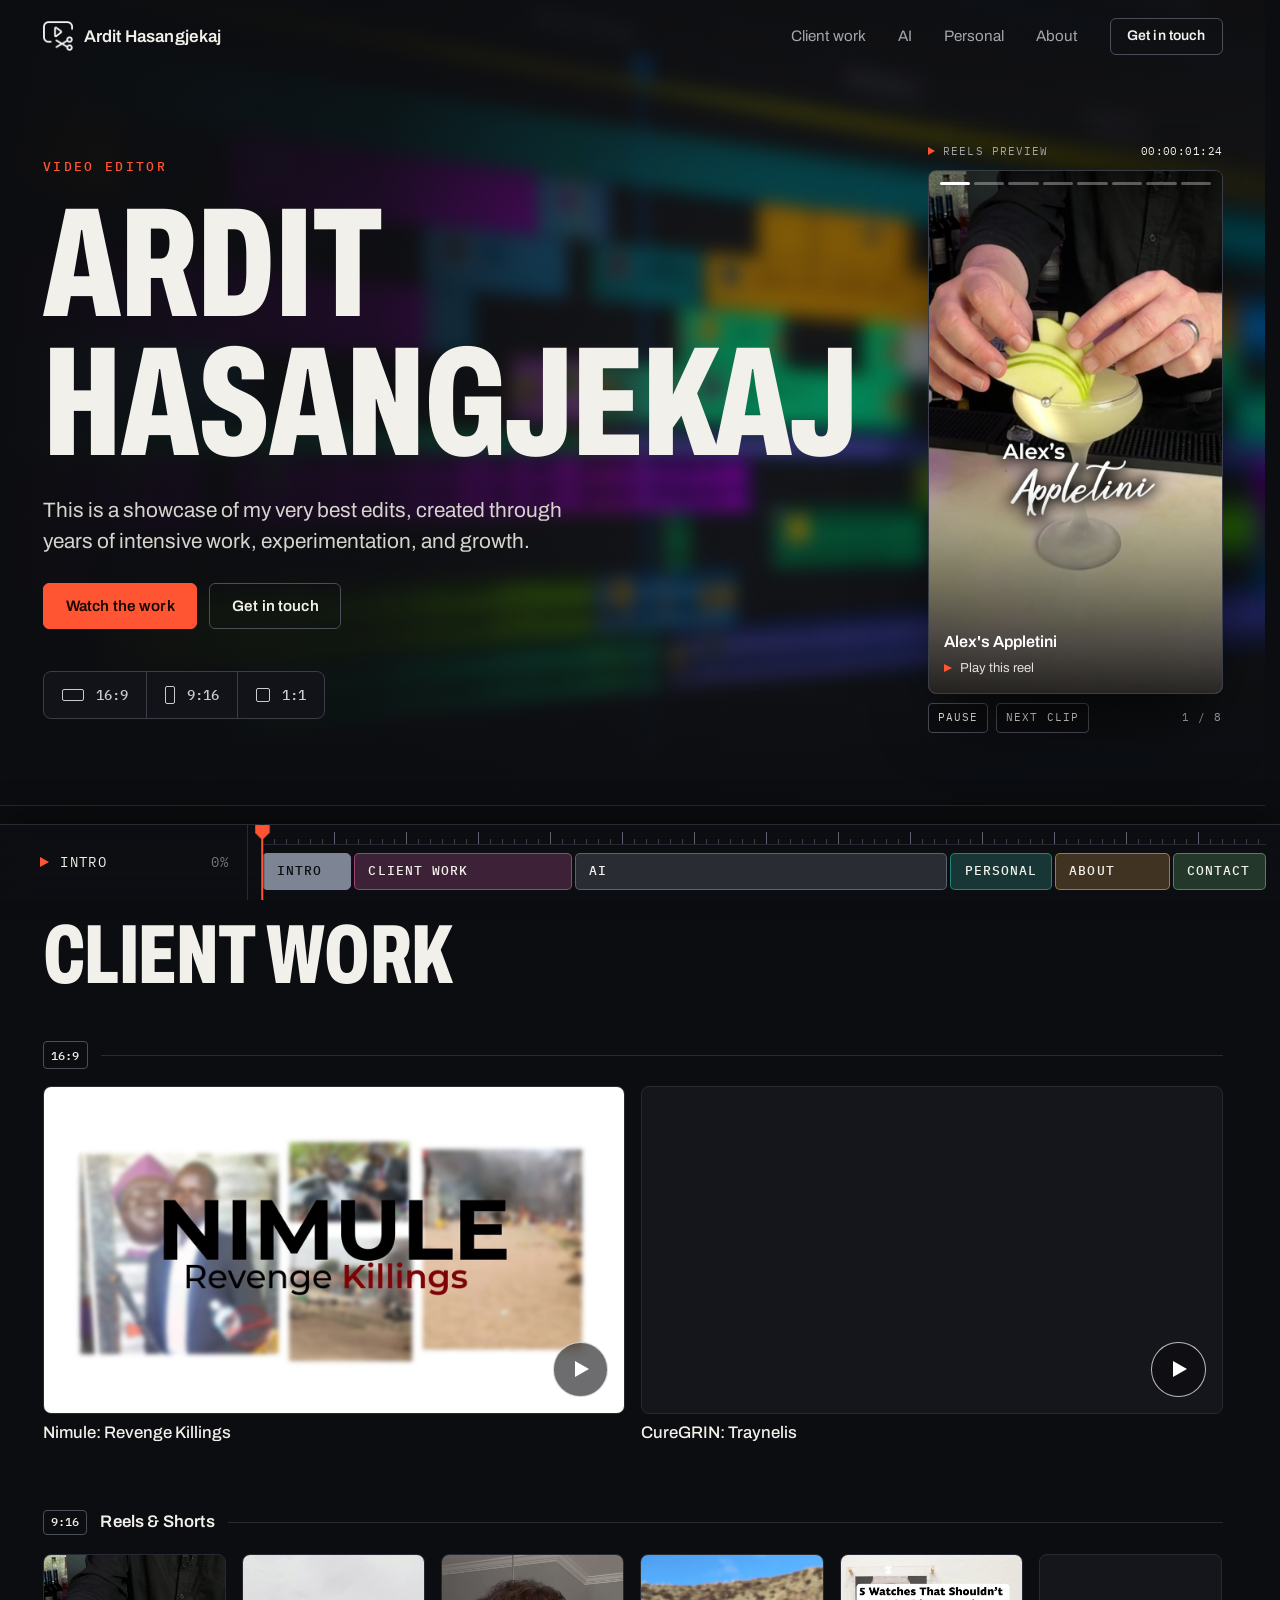
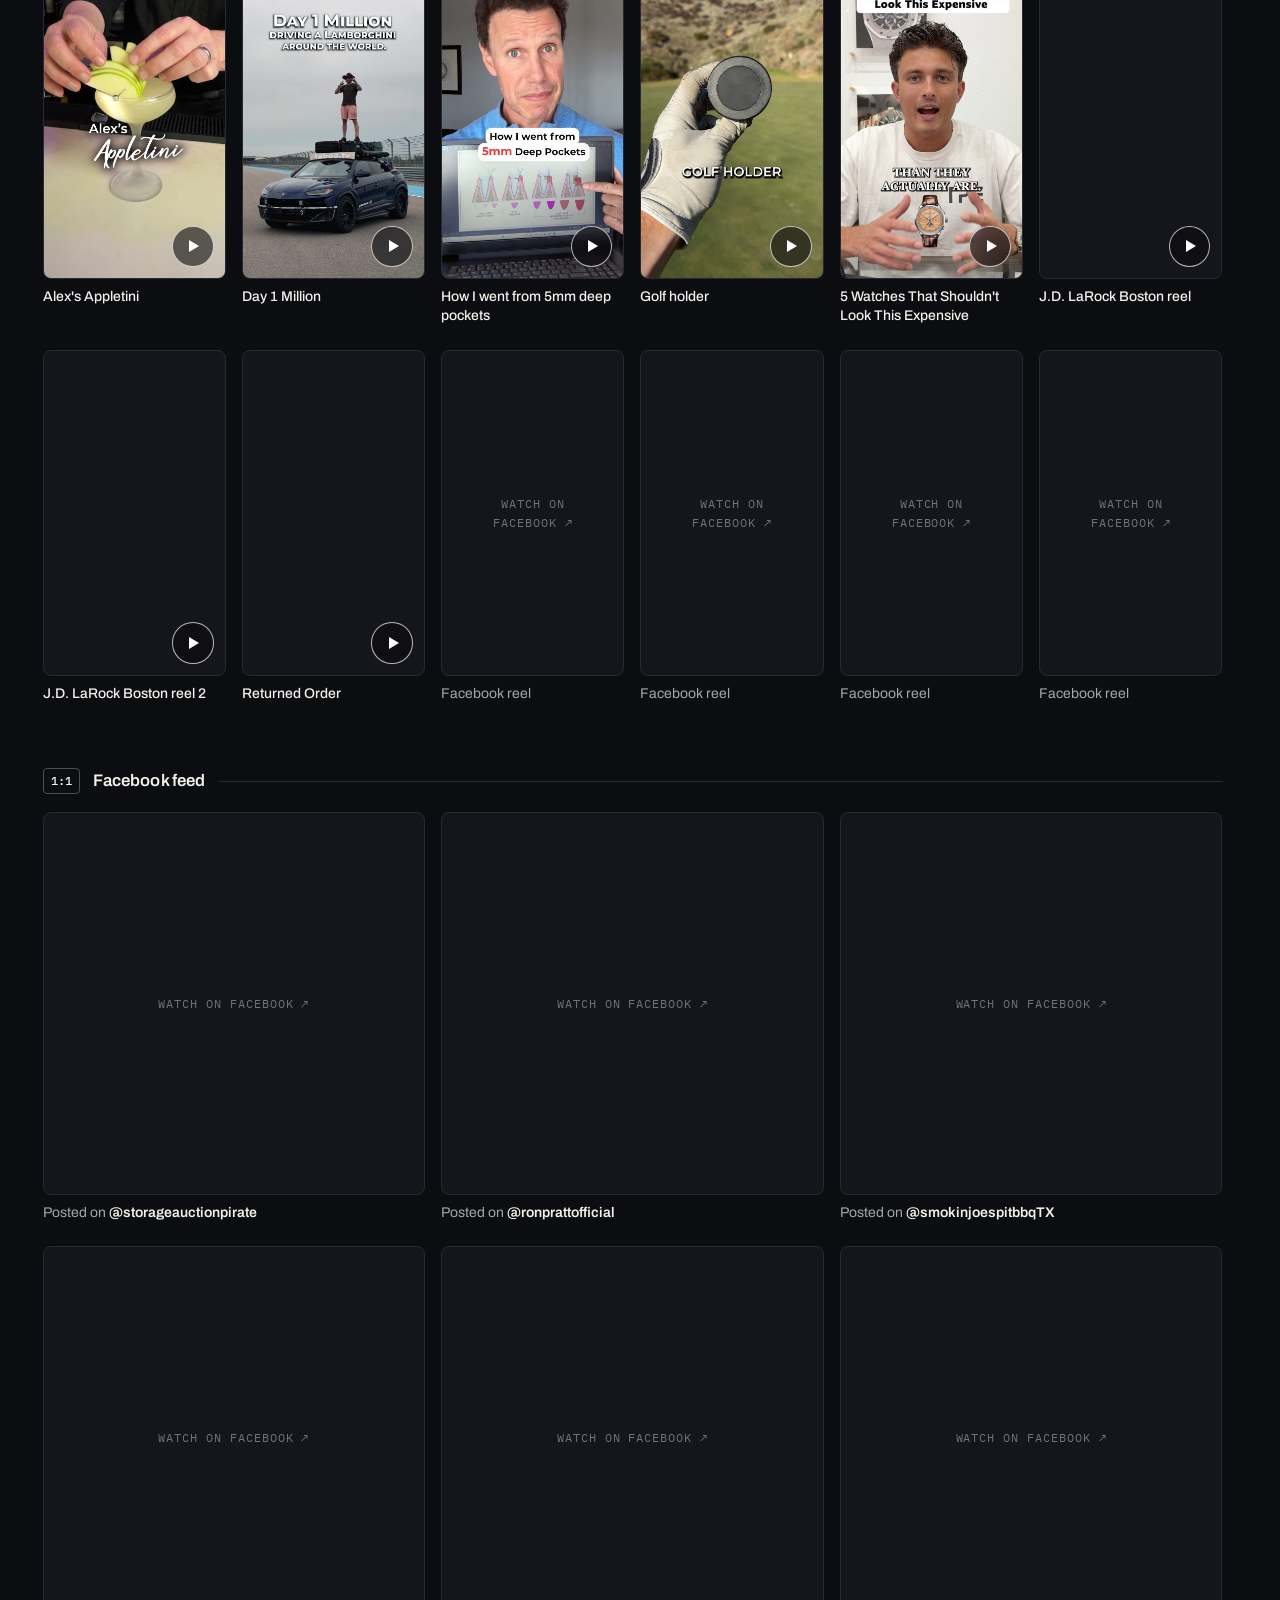
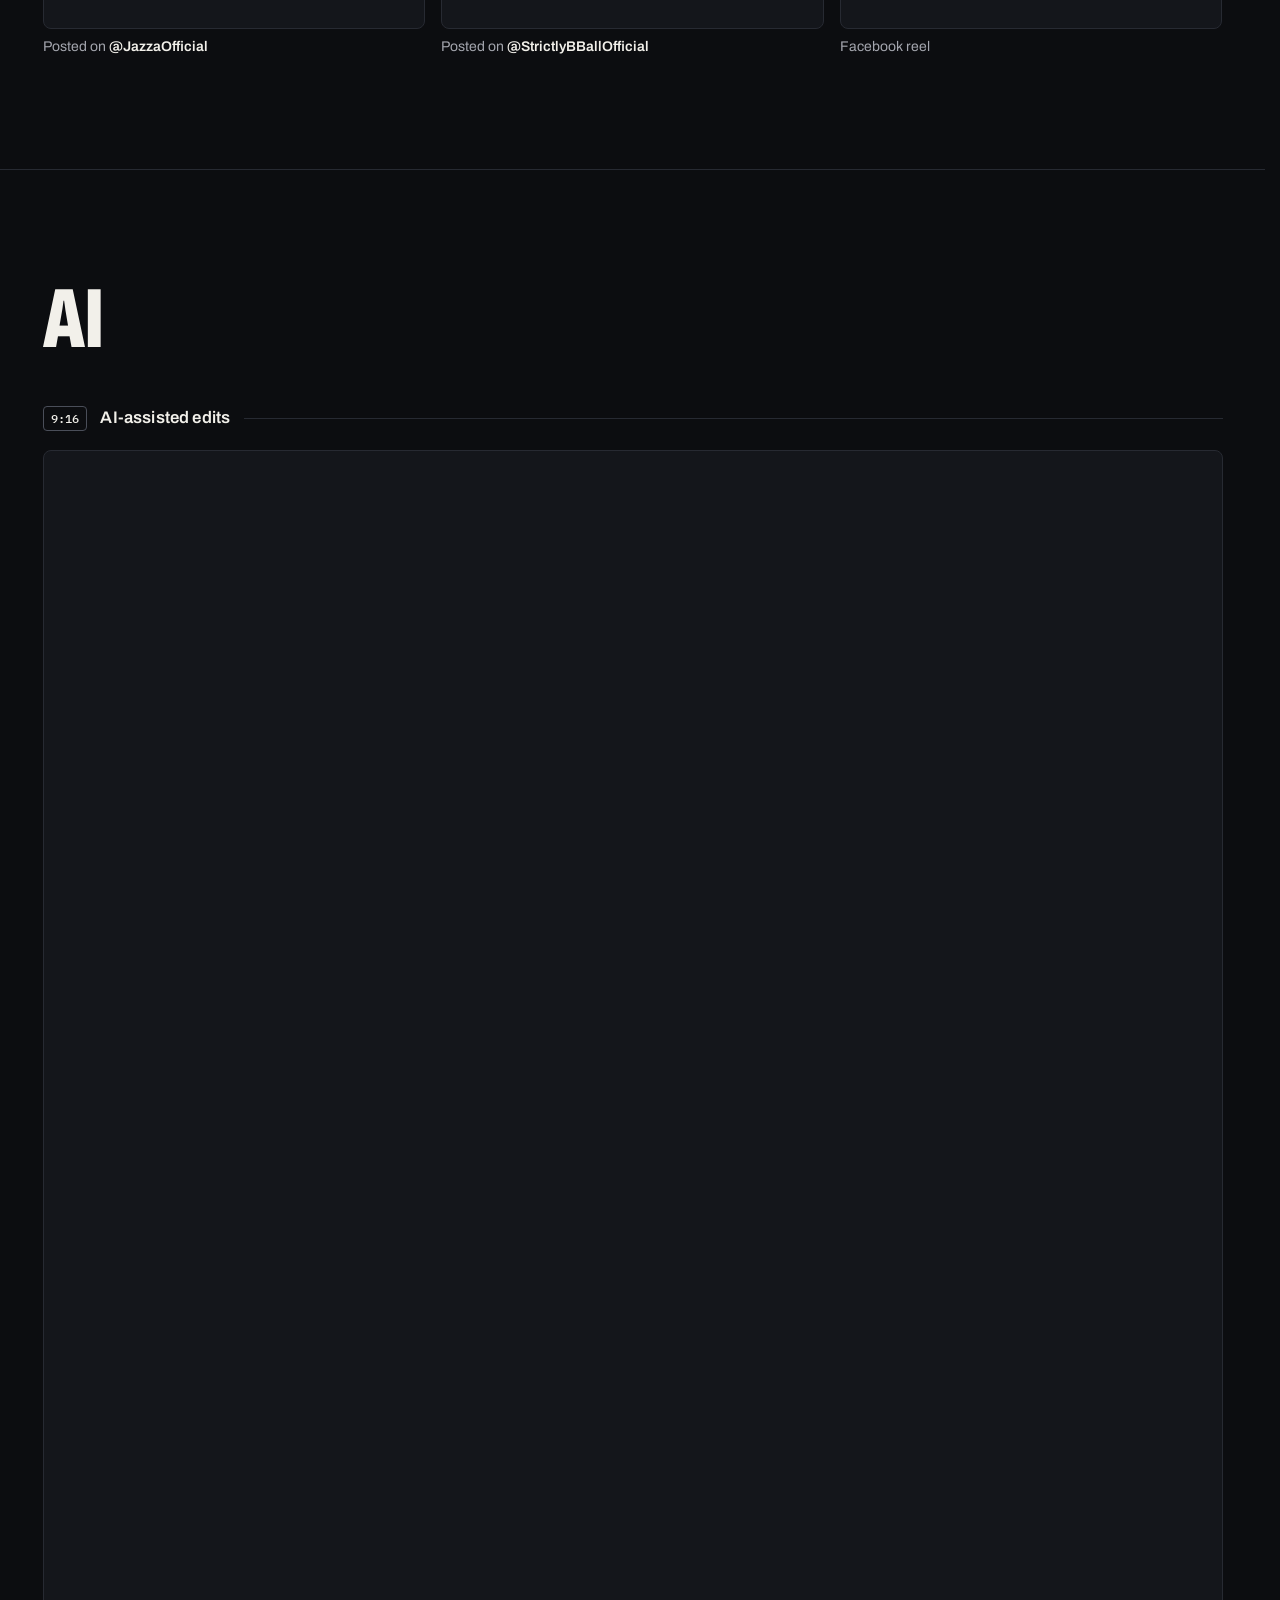
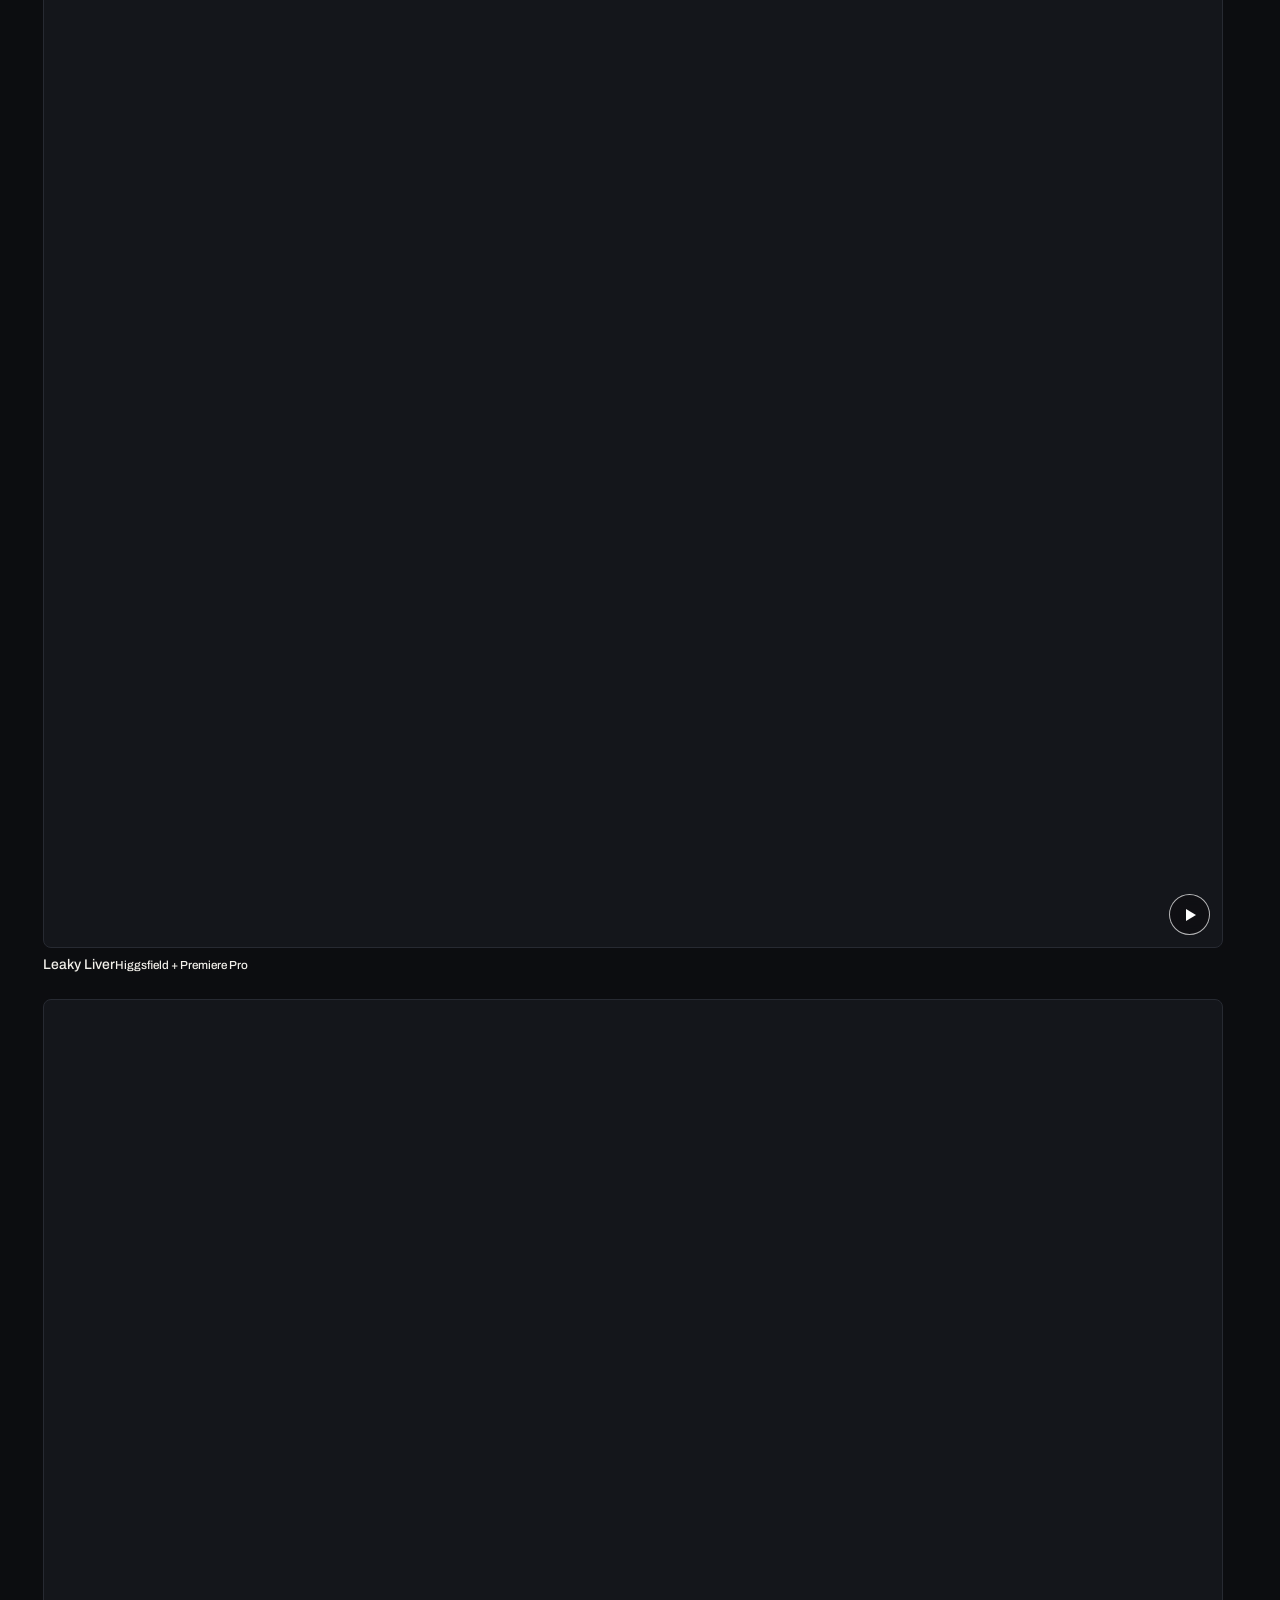
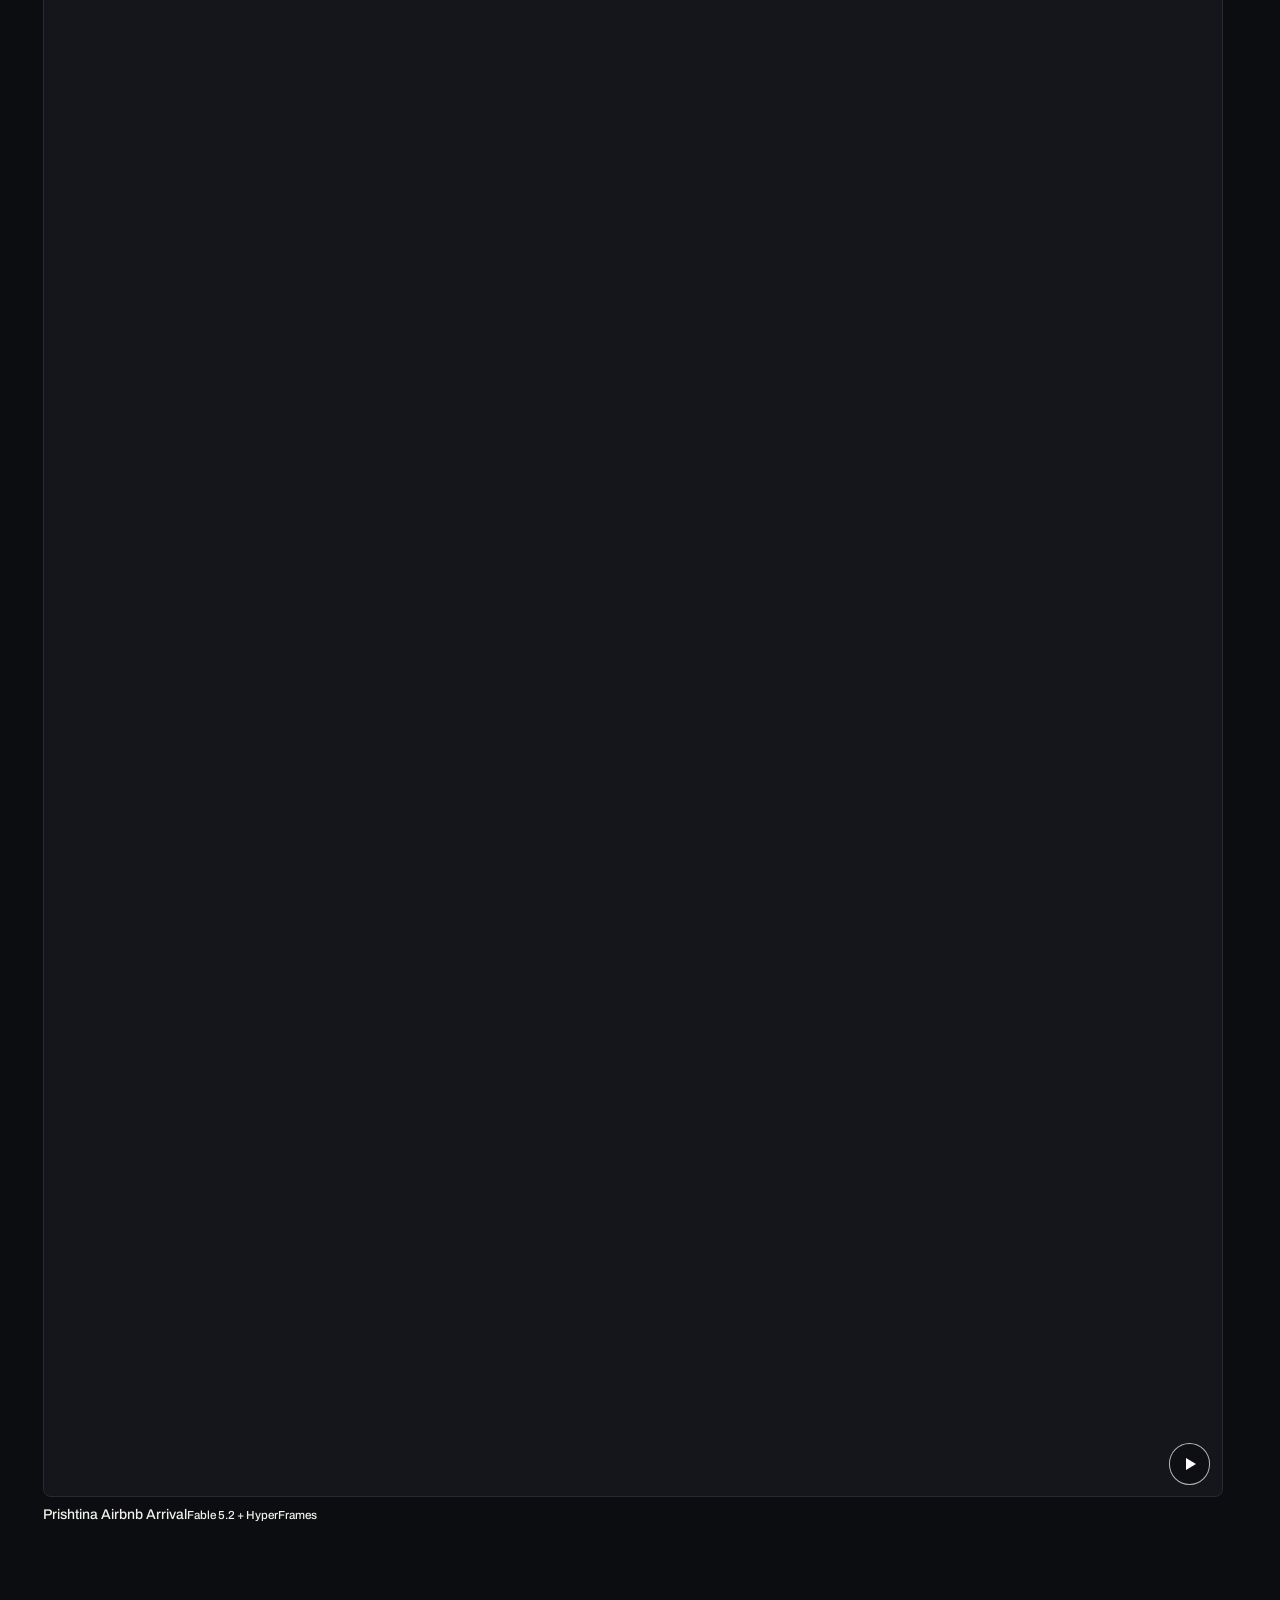
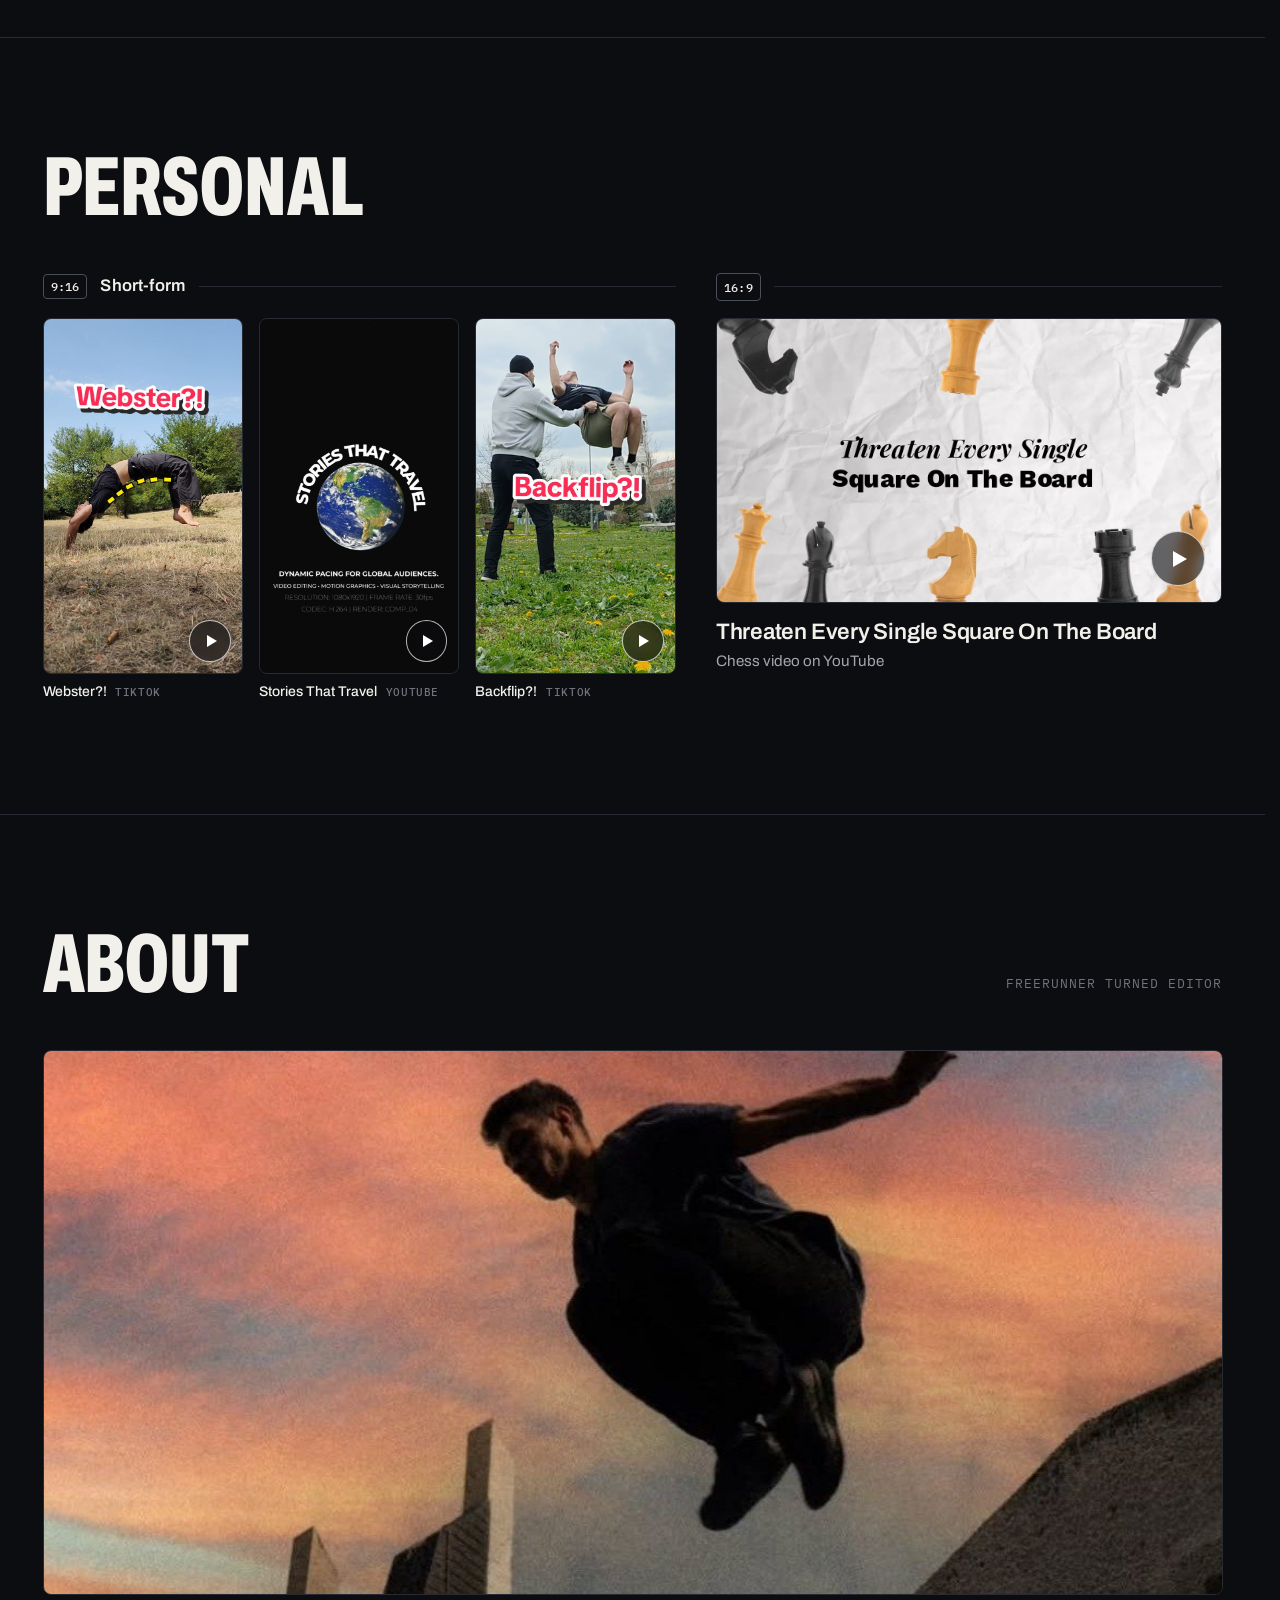
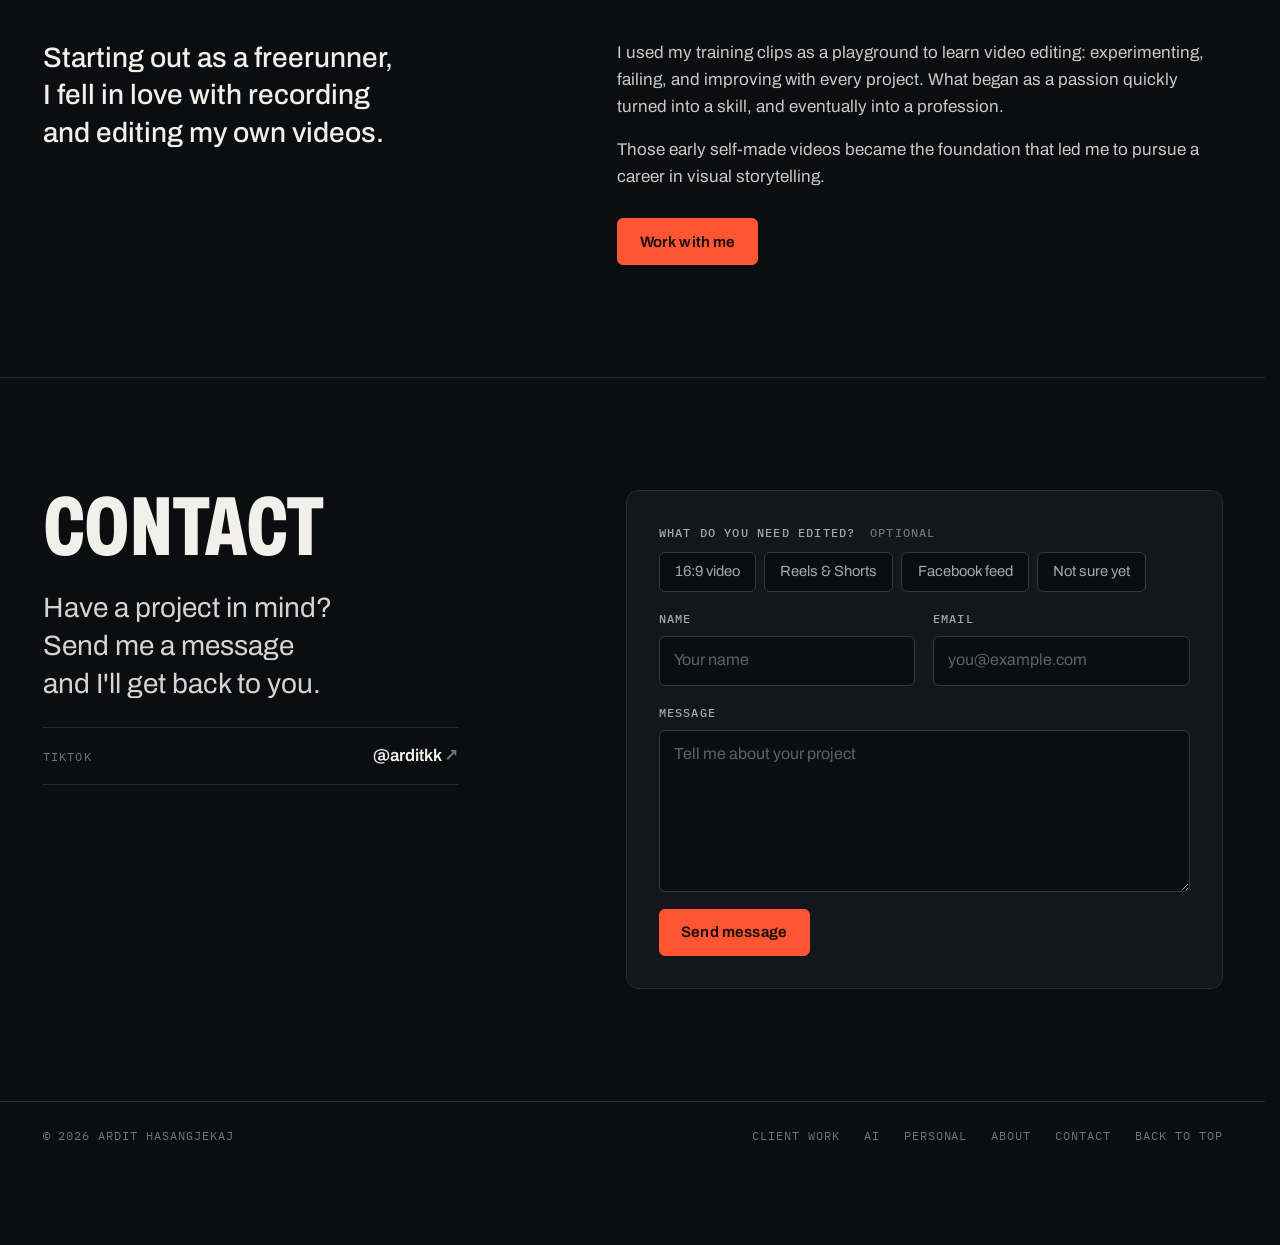
==== commit 72b64891: "Add files via upload" ====
--- a/PORTFOLIO_V6/index.html
+++ b/PORTFOLIO_V6/index.html
@@ -39,6 +39,7 @@
 		</a>
 		<nav class="topnav" aria-label="Main">
 			<a href="#client">Client work</a>
+			<a href="#ai">AI</a>
 			<a href="#personal">Personal</a>
 			<a href="#about">About</a>
 			<a class="btn btn--small" href="#contact">Get in touch</a>
@@ -321,6 +322,43 @@
 			</div>
 		</section>
 
+		<!-- ============ AI ============ -->
+		<section class="section" id="ai" data-section="AI">
+			<div class="wrap">
+				<header class="section__head">
+					<h2>AI</h2>
+				</header>
+
+				<div class="track">
+					<header class="track__head">
+						<span class="ratio">9:16</span>
+						<h3>AI-assisted edits</h3>
+					</header>
+					<div class="grid grid--ai">
+
+						<figure class="tile">
+							<a class="card card--tall js-play" href="https://drive.google.com/file/d/1GfNSsIBohHJVDc66Nm7x5Q7ltozQEreQ/view" target="_blank" rel="noopener noreferrer"
+								data-embed="https://drive.google.com/file/d/1GfNSsIBohHJVDc66Nm7x5Q7ltozQEreQ/preview" data-ratio="tall" data-title="Leaky Liver" data-id="leaky-liver">
+								<img src="https://drive.google.com/thumbnail?id=1GfNSsIBohHJVDc66Nm7x5Q7ltozQEreQ&amp;sz=w720" width="720" height="1280" loading="lazy" decoding="async" referrerpolicy="no-referrer" onerror="this.style.display='none'" alt="Leaky Liver" />
+								<span class="card__play" aria-hidden="true"></span>
+							</a>
+							<figcaption>Leaky Liver<small class="made-with">Higgsfield + Premiere Pro</small></figcaption>
+						</figure>
+
+						<figure class="tile">
+							<a class="card card--tall js-play" href="https://drive.google.com/file/d/1CNLXNtMwTY15iwWdAHZ2rCEbVwYKIMlC/view" target="_blank" rel="noopener noreferrer"
+								data-embed="https://drive.google.com/file/d/1CNLXNtMwTY15iwWdAHZ2rCEbVwYKIMlC/preview" data-ratio="tall" data-title="Prishtina Airbnb Arrival" data-id="prishtina-airbnb-arrival">
+								<img src="https://drive.google.com/thumbnail?id=1CNLXNtMwTY15iwWdAHZ2rCEbVwYKIMlC&amp;sz=w720" width="720" height="1280" loading="lazy" decoding="async" referrerpolicy="no-referrer" onerror="this.style.display='none'" alt="Prishtina Airbnb Arrival" />
+								<span class="card__play" aria-hidden="true"></span>
+							</a>
+							<figcaption>Prishtina Airbnb Arrival<small class="made-with">Fable 5.2 + HyperFrames</small></figcaption>
+						</figure>
+
+					</div>
+				</div>
+			</div>
+		</section>
+
 		<!-- ============ Personal ============ -->
 		<section class="section" id="personal" data-section="Personal">
 			<div class="wrap">
@@ -476,6 +514,7 @@
 			<p>&copy; <span id="year">2026</span> Ardit Hasangjekaj</p>
 			<nav class="footer__nav" aria-label="Footer">
 				<a href="#client">Client work</a>
+				<a href="#ai">AI</a>
 				<a href="#personal">Personal</a>
 				<a href="#about">About</a>
 				<a href="#contact">Contact</a>
@@ -495,6 +534,7 @@
 			<div class="timeline__clips">
 				<a class="clip clip--intro" href="#top" data-target="top">Intro</a>
 				<a class="clip clip--client" href="#client" data-target="client"><span>Client<span class="clip__more"> work</span></span></a>
+				<a class="clip clip--ai" href="#ai" data-target="ai">AI</a>
 				<a class="clip clip--personal" href="#personal" data-target="personal">Personal</a>
 				<a class="clip clip--about" href="#about" data-target="about">About</a>
 				<a class="clip clip--contact" href="#contact" data-target="contact">Contact</a>
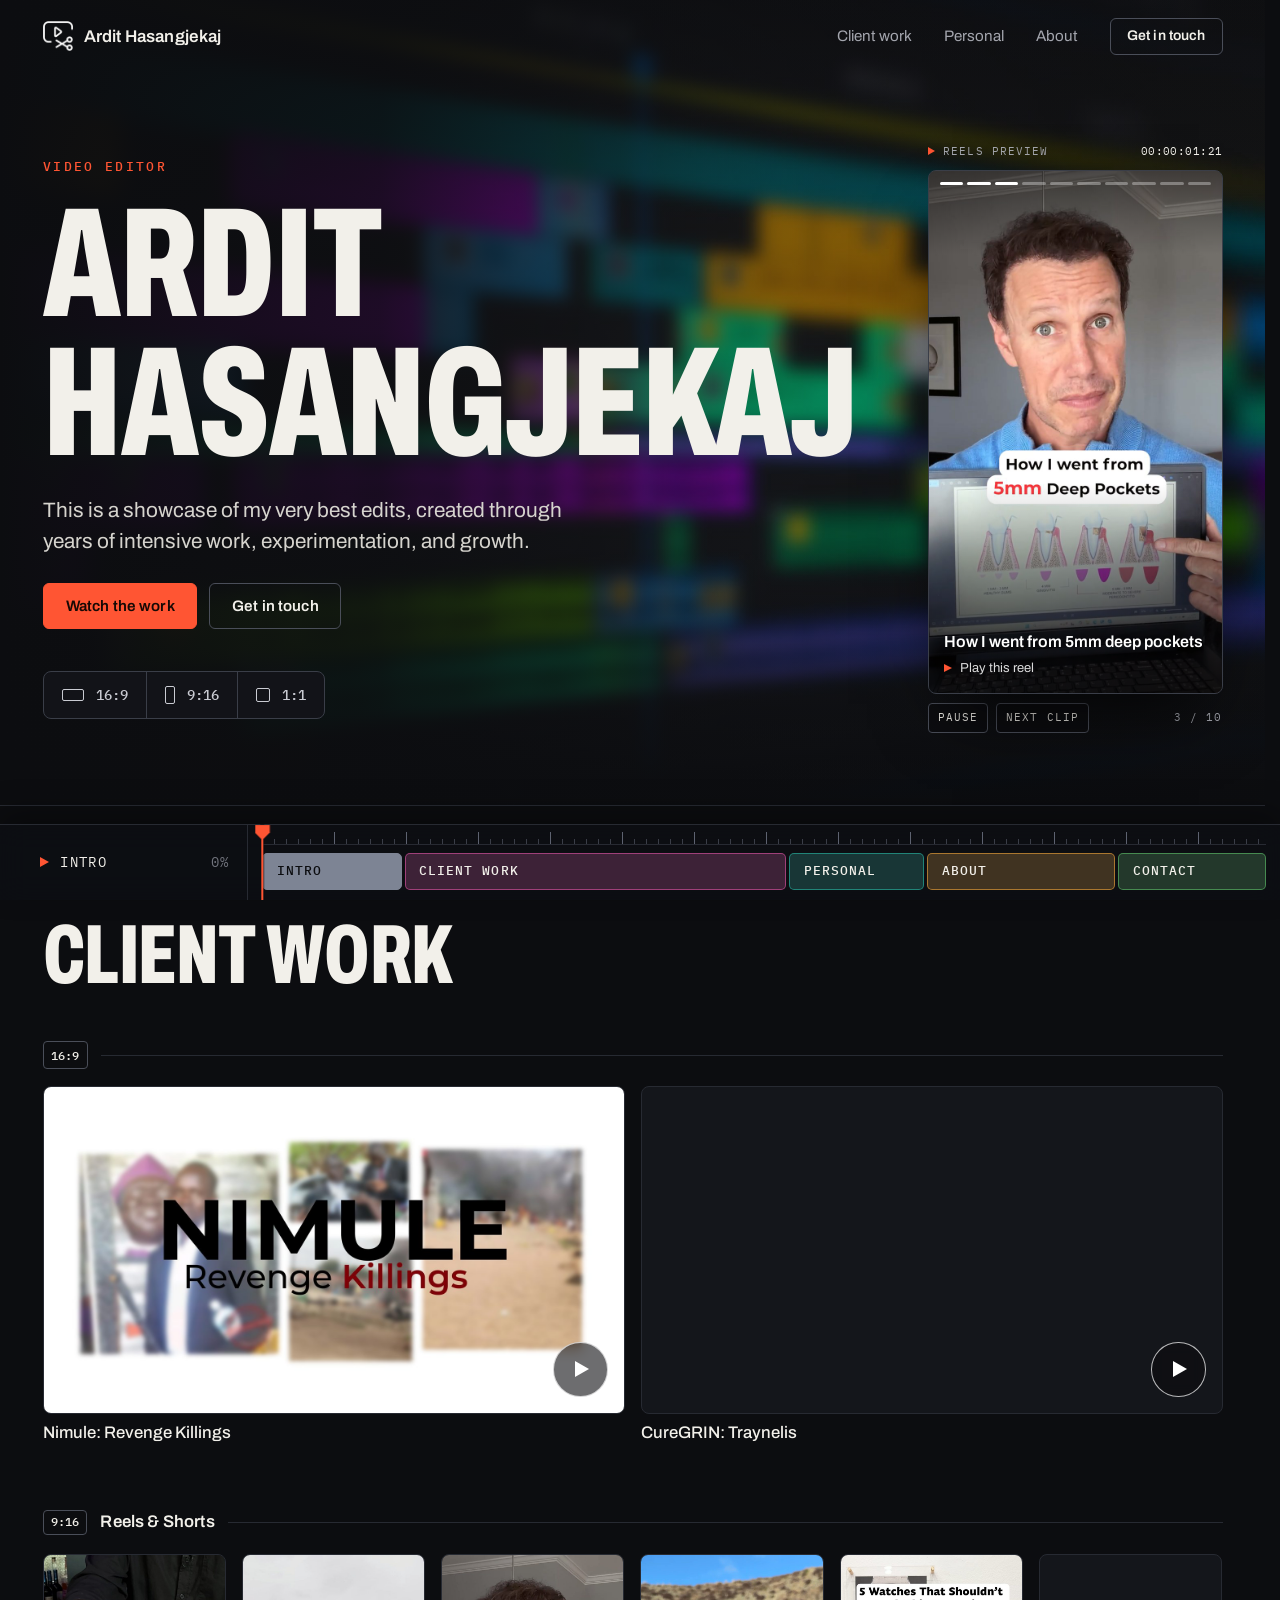
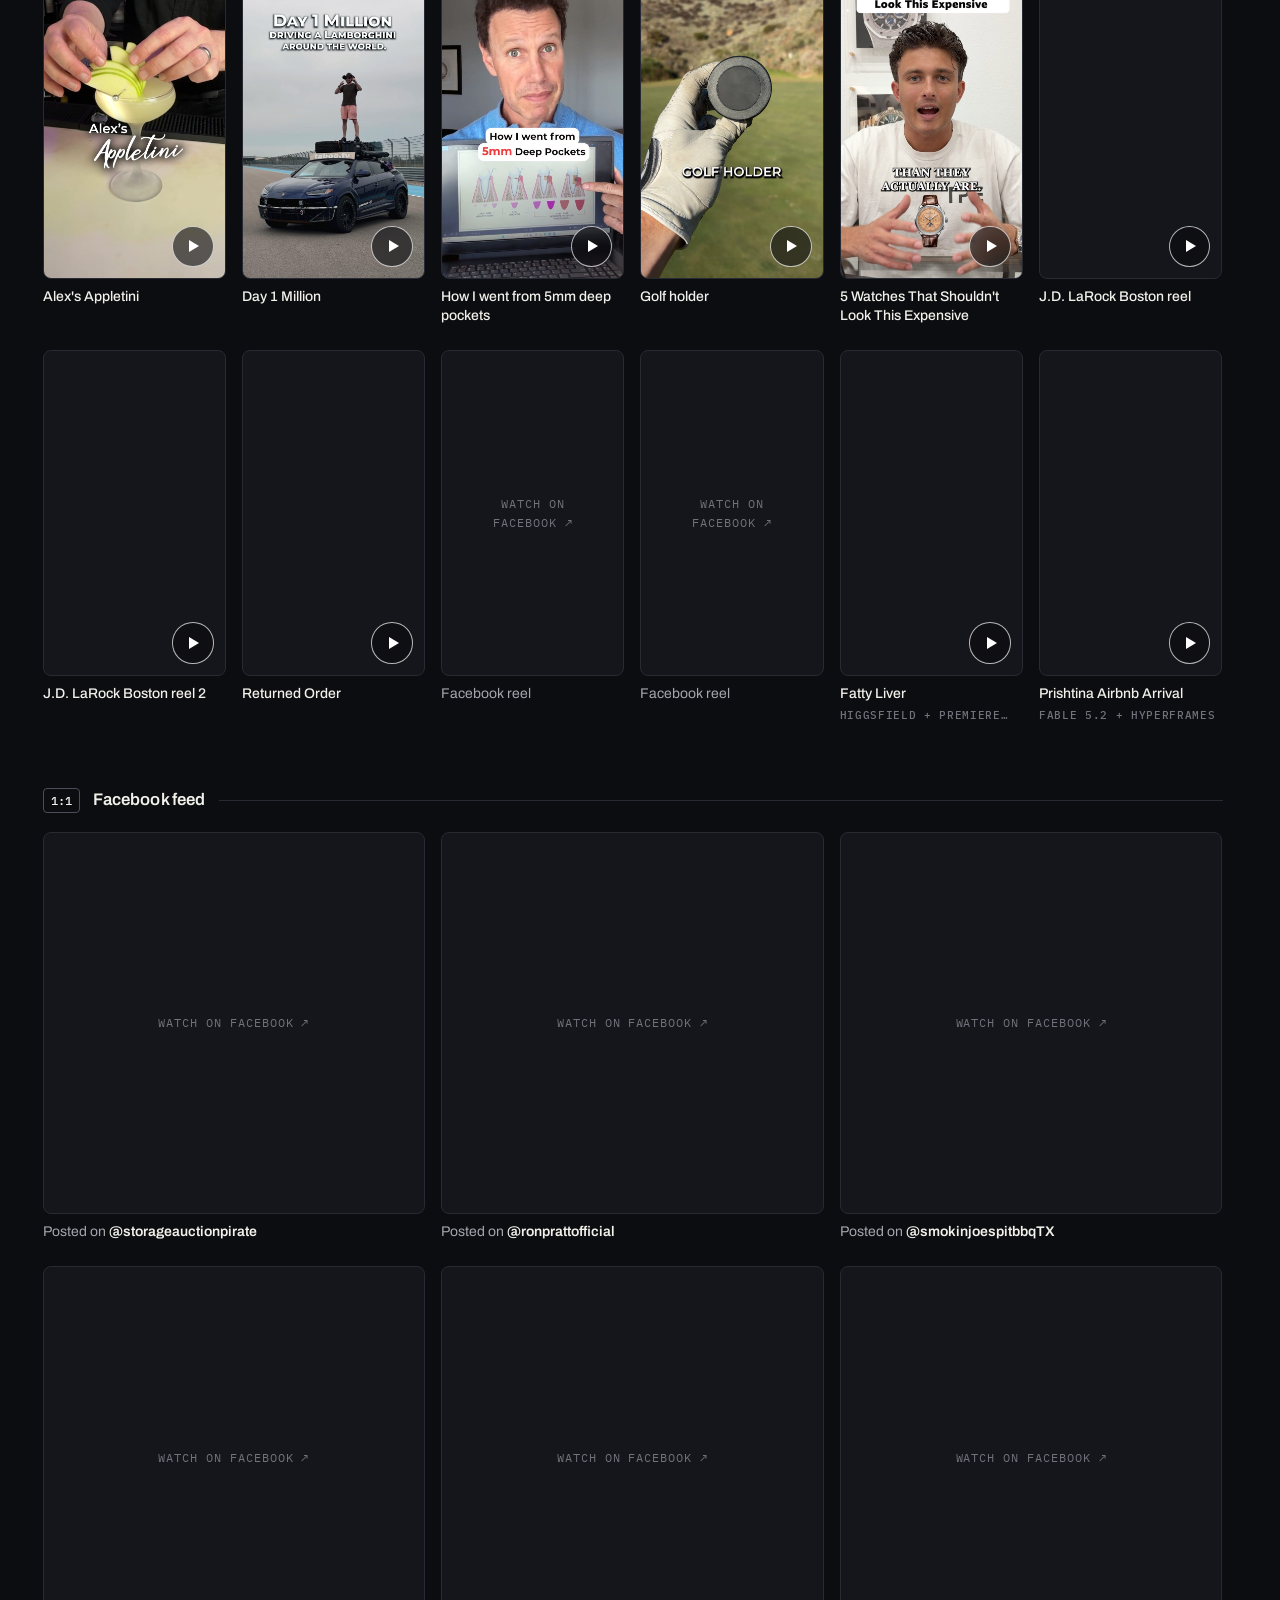
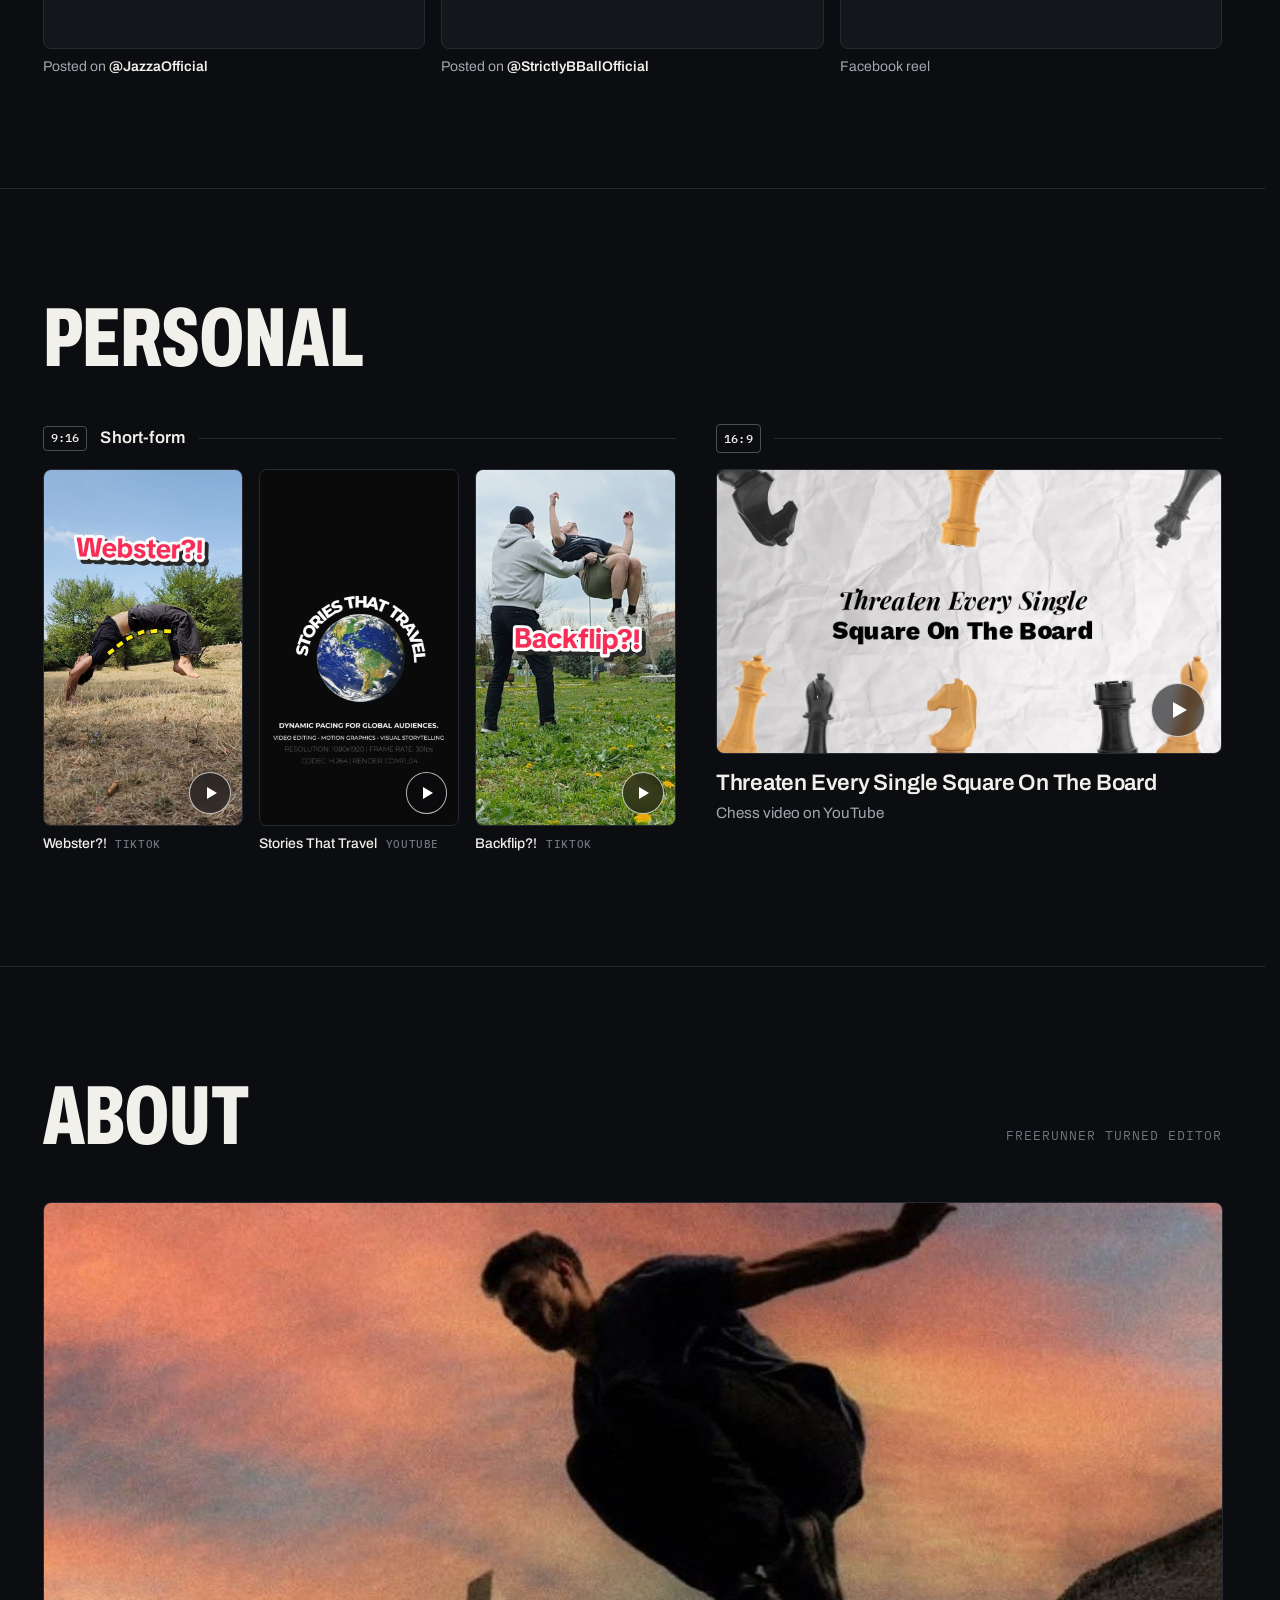
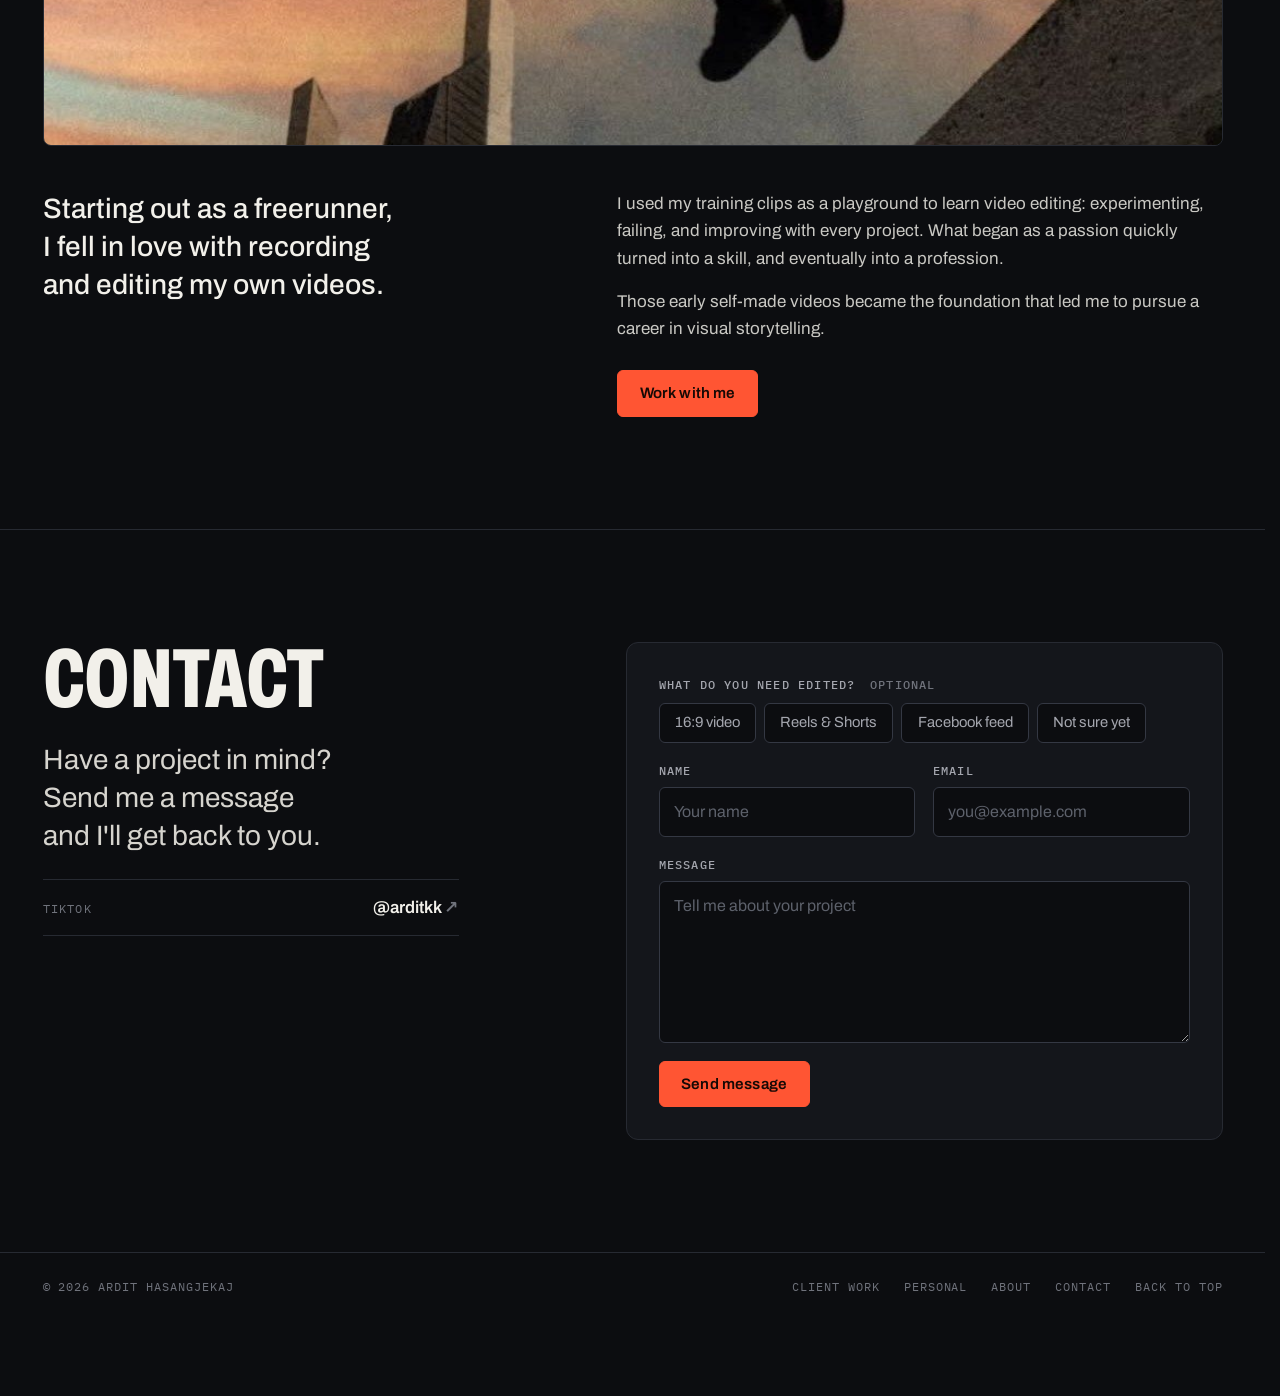
==== commit f2f2dc03: "Add files via upload" ====
--- a/PORTFOLIO_V6/index.html
+++ b/PORTFOLIO_V6/index.html
@@ -39,7 +39,6 @@
 		</a>
 		<nav class="topnav" aria-label="Main">
 			<a href="#client">Client work</a>
-			<a href="#ai">AI</a>
 			<a href="#personal">Personal</a>
 			<a href="#about">About</a>
 			<a class="btn btn--small" href="#contact">Get in touch</a>
@@ -218,6 +217,7 @@
 
 						<!-- Facebook players: site.js loads each one as it scrolls into view.
 						     To add another, copy a block and change the two reel links. -->
+						<!-- Hidden for now. To show it again, delete this line and the closing one below.
 						<figure class="tile">
 							<div class="embed embed--tall" data-title="Client reel on Facebook (1 of 4)"
 								data-src="https://www.facebook.com/plugins/video.php?height=476&amp;href=https%3A%2F%2Fwww.facebook.com%2Freel%2F1546274909728498%2F&amp;show_text=false&amp;width=267&amp;t=0">
@@ -225,6 +225,7 @@
 							</div>
 							<figcaption>Facebook reel</figcaption>
 						</figure>
+						-->
 
 						<figure class="tile">
 							<div class="embed embed--tall" data-title="Client reel on Facebook (2 of 4)"
@@ -234,6 +235,7 @@
 							<figcaption>Facebook reel</figcaption>
 						</figure>
 
+						<!-- Hidden for now. To show it again, delete this line and the closing one below.
 						<figure class="tile">
 							<div class="embed embed--tall" data-title="Client reel on Facebook (3 of 4)"
 								data-src="https://www.facebook.com/plugins/video.php?height=476&amp;href=https%3A%2F%2Fwww.facebook.com%2Freel%2F1235211921999911%2F&amp;show_text=false&amp;width=267&amp;t=0">
@@ -241,6 +243,7 @@
 							</div>
 							<figcaption>Facebook reel</figcaption>
 						</figure>
+						-->
 
 						<figure class="tile">
 							<div class="embed embed--tall" data-title="Client reel on Facebook (4 of 4)"
@@ -248,6 +251,25 @@
 								<a class="embed__fallback" href="https://www.facebook.com/reel/4271575979729235/" target="_blank" rel="noopener noreferrer"><span>Watch on Facebook</span></a>
 							</div>
 							<figcaption>Facebook reel</figcaption>
+						</figure>
+
+						<!-- AI-assisted edits -->
+						<figure class="tile">
+							<a class="card card--tall js-play" href="https://drive.google.com/file/d/1GfNSsIBohHJVDc66Nm7x5Q7ltozQEreQ/view" target="_blank" rel="noopener noreferrer"
+								data-embed="https://drive.google.com/file/d/1GfNSsIBohHJVDc66Nm7x5Q7ltozQEreQ/preview" data-ratio="tall" data-title="Fatty Liver" data-id="fatty-liver">
+								<img src="https://drive.google.com/thumbnail?id=1GfNSsIBohHJVDc66Nm7x5Q7ltozQEreQ&amp;sz=w720" width="720" height="1280" loading="lazy" decoding="async" referrerpolicy="no-referrer" onerror="this.style.display='none'" alt="Fatty Liver" />
+								<span class="card__play" aria-hidden="true"></span>
+							</a>
+							<figcaption>Fatty Liver<small class="made-with">Higgsfield + Premiere Pro</small></figcaption>
+						</figure>
+
+						<figure class="tile">
+							<a class="card card--tall js-play" href="https://drive.google.com/file/d/1CNLXNtMwTY15iwWdAHZ2rCEbVwYKIMlC/view" target="_blank" rel="noopener noreferrer"
+								data-embed="https://drive.google.com/file/d/1CNLXNtMwTY15iwWdAHZ2rCEbVwYKIMlC/preview" data-ratio="tall" data-title="Prishtina Airbnb Arrival" data-id="prishtina-airbnb-arrival">
+								<img src="https://drive.google.com/thumbnail?id=1CNLXNtMwTY15iwWdAHZ2rCEbVwYKIMlC&amp;sz=w720" width="720" height="1280" loading="lazy" decoding="async" referrerpolicy="no-referrer" onerror="this.style.display='none'" alt="Prishtina Airbnb Arrival" />
+								<span class="card__play" aria-hidden="true"></span>
+							</a>
+							<figcaption>Prishtina Airbnb Arrival<small class="made-with">Fable 5.2 + HyperFrames</small></figcaption>
 						</figure>
 
 						<div class="tile tile--cta">
@@ -259,6 +281,7 @@
 						</div>
 
 					</div>
+
 				</div>
 
 				<!-- Facebook feed -->
@@ -315,43 +338,6 @@
 								<a class="embed__fallback" href="https://www.facebook.com/reel/1146067713808527/" target="_blank" rel="noopener noreferrer"><span>Watch on Facebook</span></a>
 							</div>
 							<figcaption>Facebook reel</figcaption>
-						</figure>
-
-					</div>
-				</div>
-			</div>
-		</section>
-
-		<!-- ============ AI ============ -->
-		<section class="section" id="ai" data-section="AI">
-			<div class="wrap">
-				<header class="section__head">
-					<h2>AI</h2>
-				</header>
-
-				<div class="track">
-					<header class="track__head">
-						<span class="ratio">9:16</span>
-						<h3>AI-assisted edits</h3>
-					</header>
-					<div class="grid grid--ai">
-
-						<figure class="tile">
-							<a class="card card--tall js-play" href="https://drive.google.com/file/d/1GfNSsIBohHJVDc66Nm7x5Q7ltozQEreQ/view" target="_blank" rel="noopener noreferrer"
-								data-embed="https://drive.google.com/file/d/1GfNSsIBohHJVDc66Nm7x5Q7ltozQEreQ/preview" data-ratio="tall" data-title="Leaky Liver" data-id="leaky-liver">
-								<img src="https://drive.google.com/thumbnail?id=1GfNSsIBohHJVDc66Nm7x5Q7ltozQEreQ&amp;sz=w720" width="720" height="1280" loading="lazy" decoding="async" referrerpolicy="no-referrer" onerror="this.style.display='none'" alt="Leaky Liver" />
-								<span class="card__play" aria-hidden="true"></span>
-							</a>
-							<figcaption>Leaky Liver<small class="made-with">Higgsfield + Premiere Pro</small></figcaption>
-						</figure>
-
-						<figure class="tile">
-							<a class="card card--tall js-play" href="https://drive.google.com/file/d/1CNLXNtMwTY15iwWdAHZ2rCEbVwYKIMlC/view" target="_blank" rel="noopener noreferrer"
-								data-embed="https://drive.google.com/file/d/1CNLXNtMwTY15iwWdAHZ2rCEbVwYKIMlC/preview" data-ratio="tall" data-title="Prishtina Airbnb Arrival" data-id="prishtina-airbnb-arrival">
-								<img src="https://drive.google.com/thumbnail?id=1CNLXNtMwTY15iwWdAHZ2rCEbVwYKIMlC&amp;sz=w720" width="720" height="1280" loading="lazy" decoding="async" referrerpolicy="no-referrer" onerror="this.style.display='none'" alt="Prishtina Airbnb Arrival" />
-								<span class="card__play" aria-hidden="true"></span>
-							</a>
-							<figcaption>Prishtina Airbnb Arrival<small class="made-with">Fable 5.2 + HyperFrames</small></figcaption>
 						</figure>
 
 					</div>
@@ -514,7 +500,6 @@
 			<p>&copy; <span id="year">2026</span> Ardit Hasangjekaj</p>
 			<nav class="footer__nav" aria-label="Footer">
 				<a href="#client">Client work</a>
-				<a href="#ai">AI</a>
 				<a href="#personal">Personal</a>
 				<a href="#about">About</a>
 				<a href="#contact">Contact</a>
@@ -534,7 +519,6 @@
 			<div class="timeline__clips">
 				<a class="clip clip--intro" href="#top" data-target="top">Intro</a>
 				<a class="clip clip--client" href="#client" data-target="client"><span>Client<span class="clip__more"> work</span></span></a>
-				<a class="clip clip--ai" href="#ai" data-target="ai">AI</a>
 				<a class="clip clip--personal" href="#personal" data-target="personal">Personal</a>
 				<a class="clip clip--about" href="#about" data-target="about">About</a>
 				<a class="clip clip--contact" href="#contact" data-target="contact">Contact</a>
--- a/PORTFOLIO_V6/assets/css/site.css
+++ b/PORTFOLIO_V6/assets/css/site.css
@@ -407,6 +407,35 @@
 .grid--wide   { grid-template-columns: minmax(0, 1fr); }
 .grid--wide .tile figcaption { font-size: 1.05rem; }
 .grid--three  { grid-template-columns: repeat(3, minmax(0, 1fr)); }
+
+/* A thin labelled divider inside a track, e.g. the AI-assisted reels */
+.subtrack {
+	display: flex;
+	align-items: center;
+	gap: 0.75rem;
+	margin: clamp(1.75rem, 3vw, 2.25rem) 0 1.1rem;
+	font-family: var(--font-mono);
+	font-size: 0.75rem;
+	letter-spacing: 0.08em;
+	text-transform: uppercase;
+	color: var(--muted);
+}
+.subtrack::before,
+.subtrack::after { content: ""; height: 1px; background: var(--line); }
+.subtrack::before { width: 1.5rem; }
+.subtrack::after { flex: 1; }
+
+/* The tools an edit was made with, under its title */
+.tile figcaption .made-with {
+	display: block;
+	margin-top: 0.3rem;
+	font-family: var(--font-mono);
+	font-size: 0.6875rem;
+	font-weight: 500;
+	letter-spacing: 0.06em;
+	text-transform: uppercase;
+	color: var(--dim);
+}
 .grid--social { grid-template-columns: repeat(2, minmax(0, 1fr)); }
 
 @media (min-width: 560px) {
